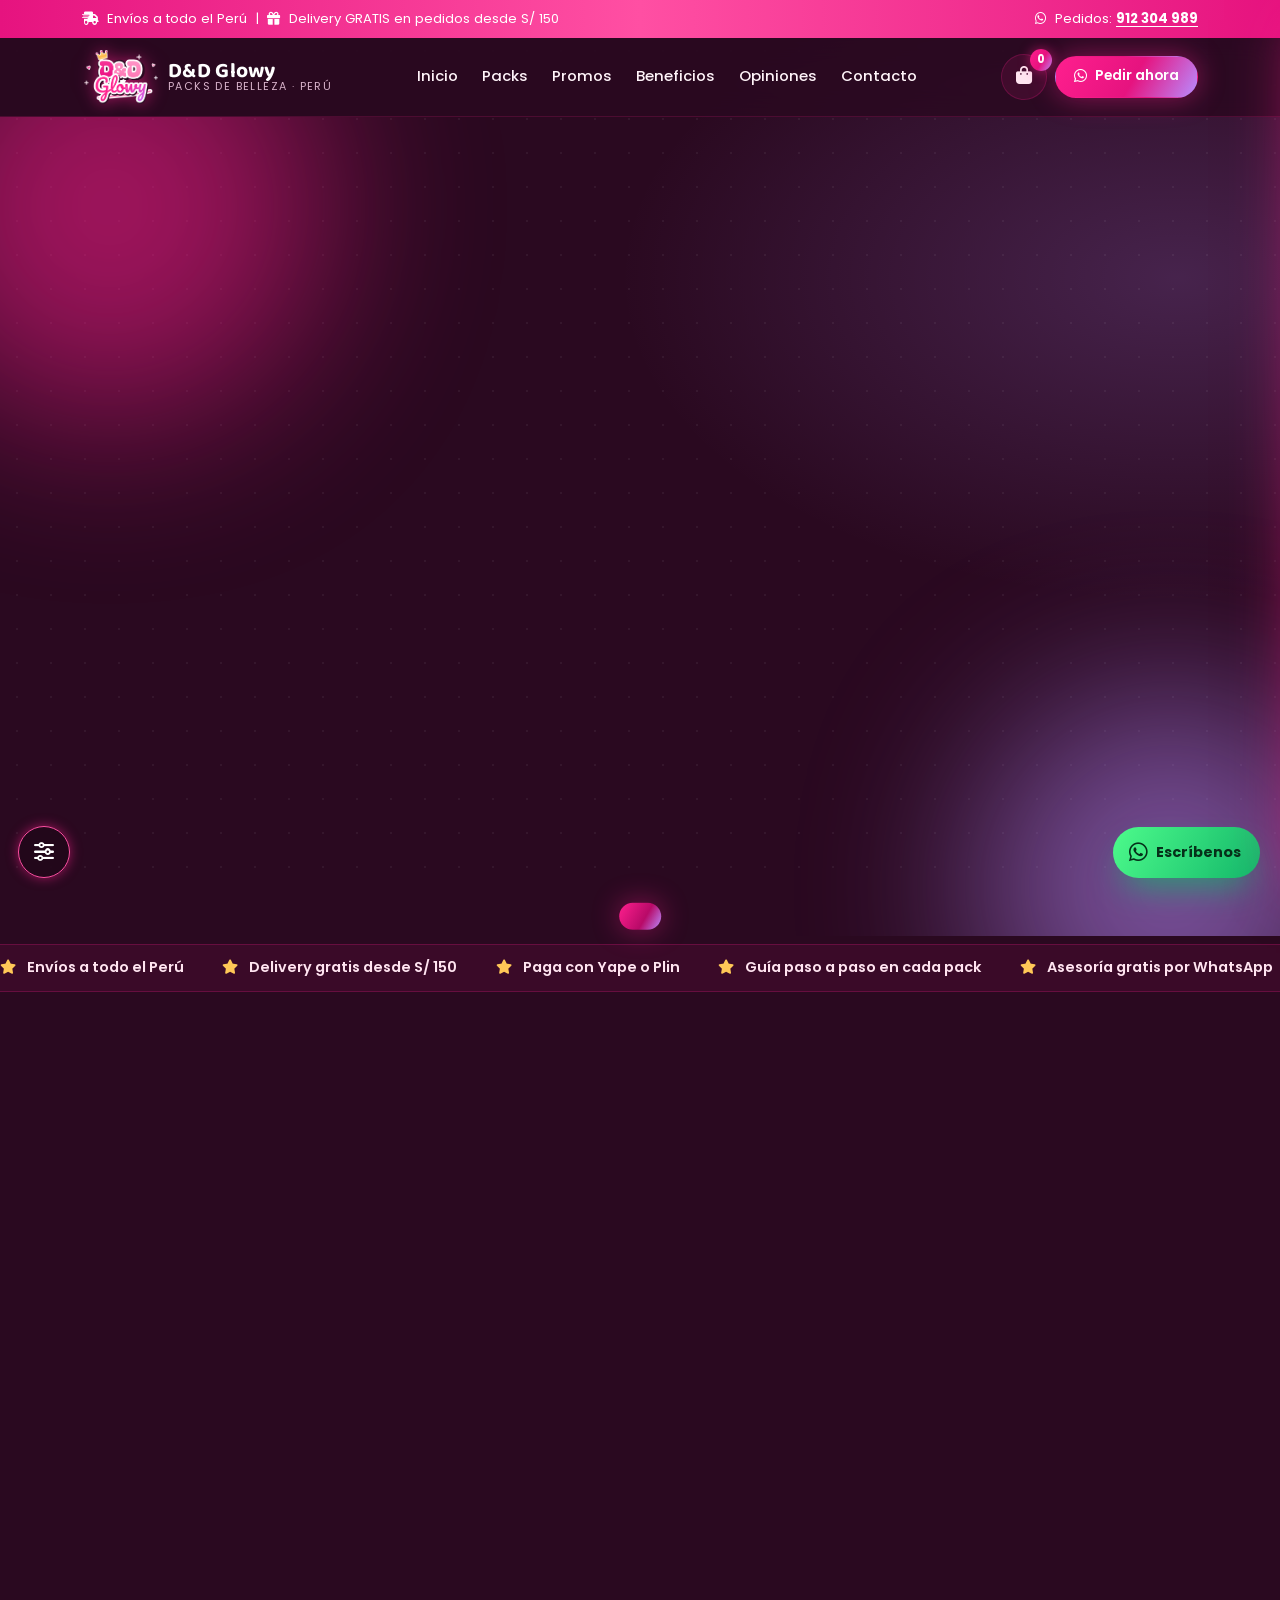
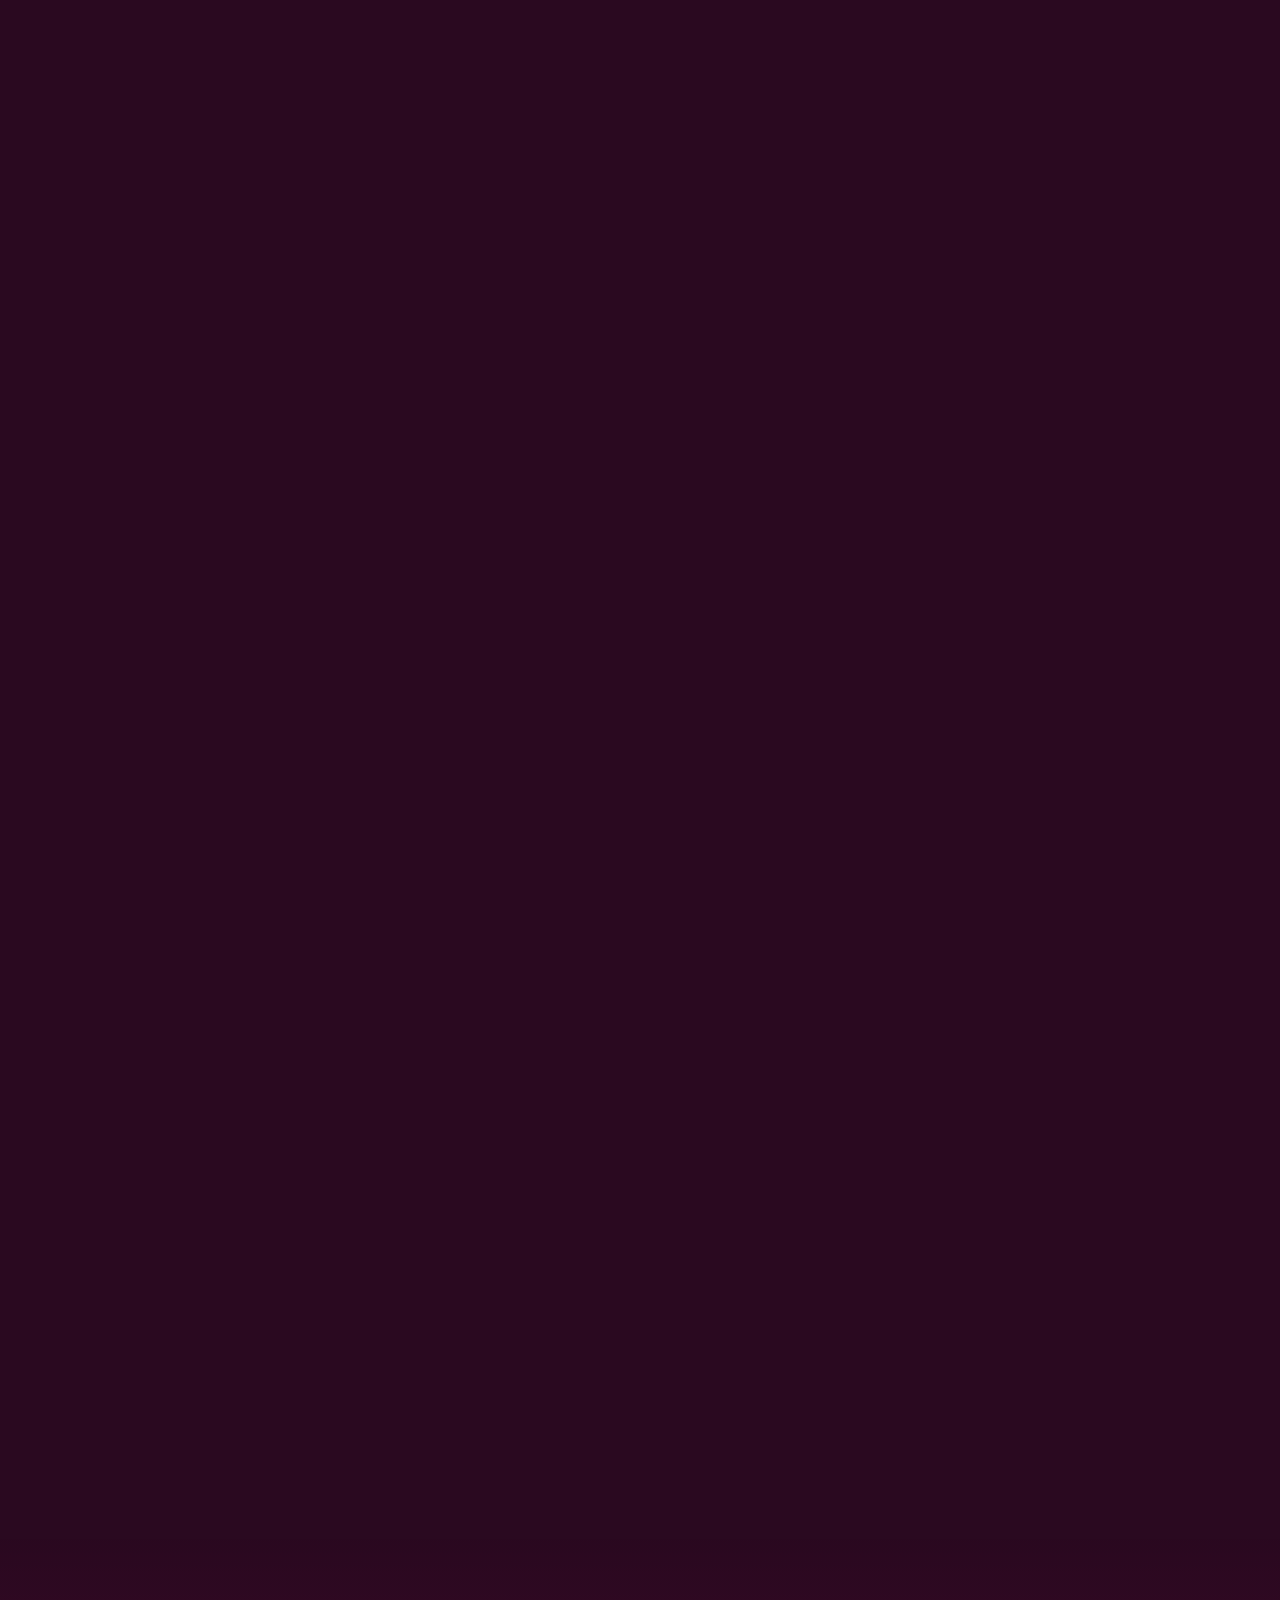
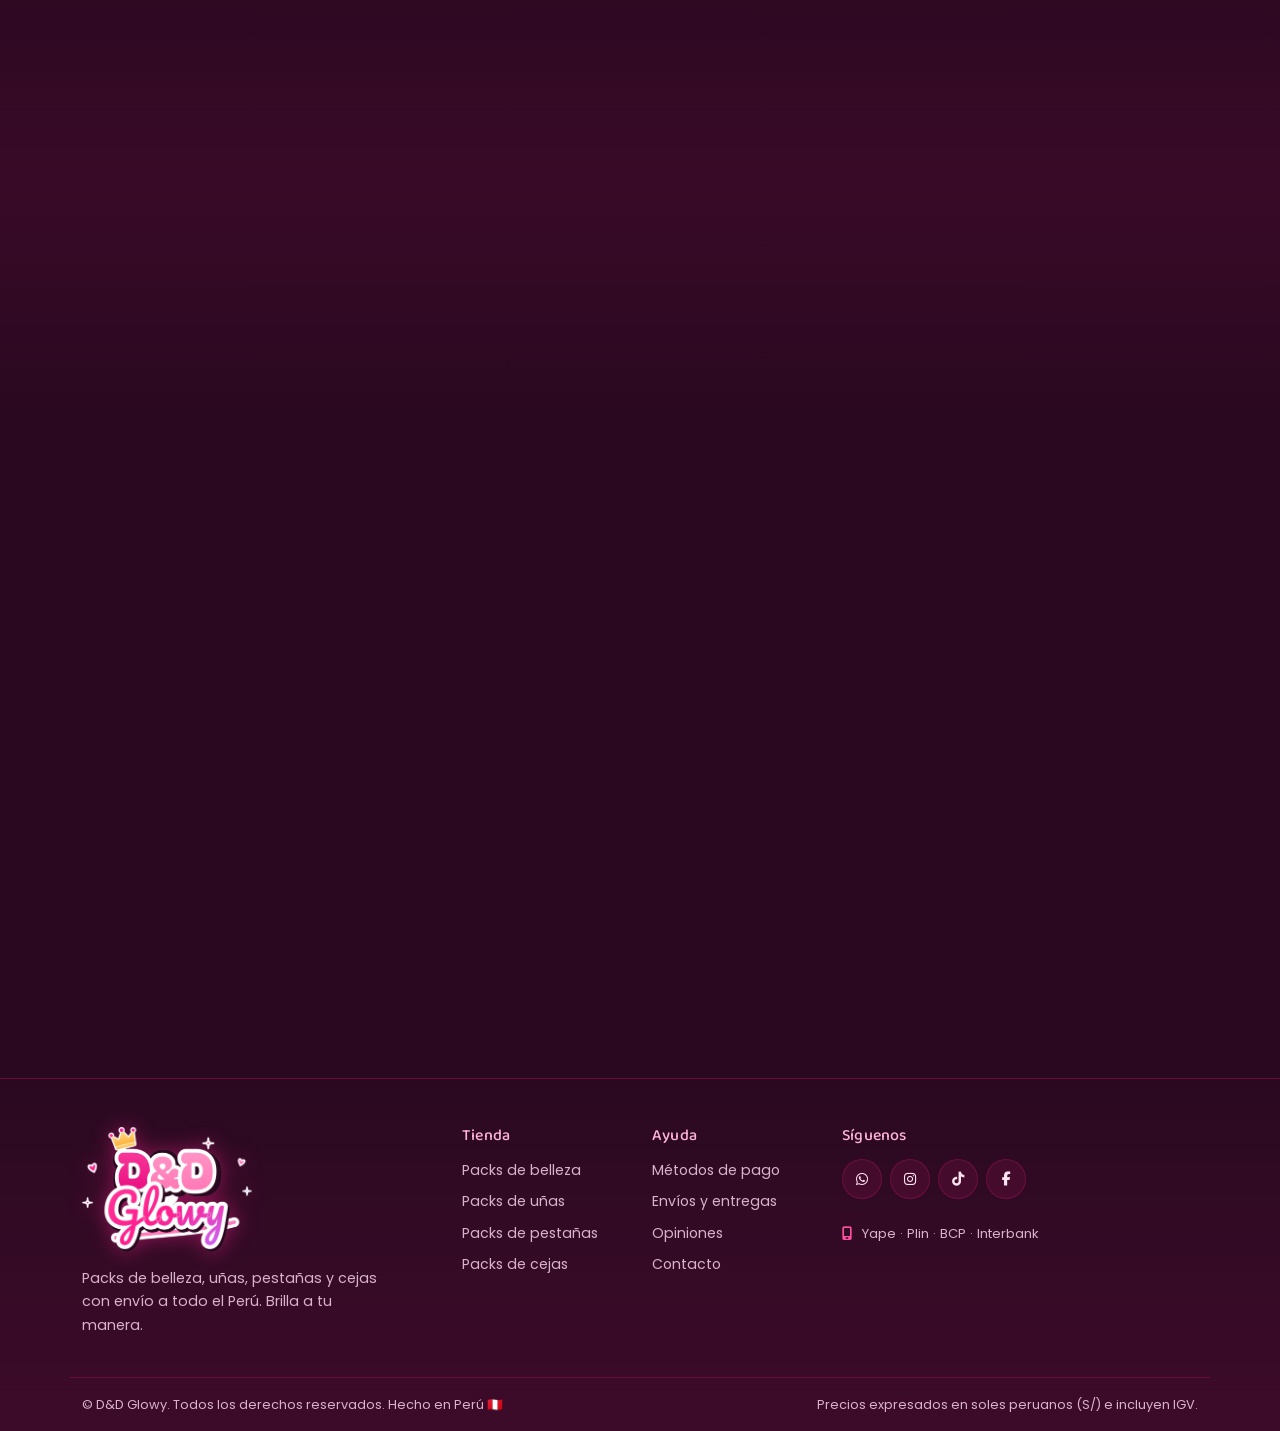
==== index.html @ a05d1617 "final final bootstrap" ====
<!DOCTYPE html>
<html lang="es">
<head>
  <meta charset="UTF-8" />
  <meta name="viewport" content="width=device-width, initial-scale=1.0" />
  <title>D&D Glowy | Packs de Belleza, Uñas, Pestañas y Cejas en Perú</title>
  <meta name="description" content="D&D Glowy - Tienda de packs de belleza en Perú. Packs para uñas, pestañas y cejas con envío a todo el país. Precios en soles. Pide por WhatsApp 912304989." />
  <meta name="theme-color" content="#2A0920" />
  <script>
  /* Aplica las preferencias guardadas ANTES de pintar la página (evita parpadeos) */
  try{
    var __p=JSON.parse(localStorage.getItem("ddglowy_prefs_v1")||"{}"),__r=document.documentElement;
    __r.dataset.theme=__p.theme||"dark";
    __r.dataset.text=__p.text||"md";
    __r.dataset.font=__p.font||"glowy";
    __r.dataset.motion=__p.motion||((window.matchMedia&&matchMedia("(prefers-reduced-motion: reduce)").matches)?"reduce":"full");
  }catch(e){}
  </script>
  <link rel="icon" href="images/logo-dd-glowy.png" />

  <!-- Bootstrap 5 -->
  <link href="https://cdn.jsdelivr.net/npm/bootstrap@5.3.3/dist/css/bootstrap.min.css" rel="stylesheet" />

  <!-- Tipografías -->
  <link rel="preconnect" href="https://fonts.googleapis.com" />
  <link rel="preconnect" href="https://fonts.gstatic.com" crossorigin />
  <link href="https://fonts.googleapis.com/css2?family=Baloo+2:wght@500;600;700;800&family=Poppins:wght@300;400;500;600;700&family=Lexend:wght@400;500;600&family=Dancing+Script:wght@600;700&display=swap" rel="stylesheet" />

  <!-- Iconos -->
  <link rel="stylesheet" href="https://cdn.jsdelivr.net/npm/@fortawesome/fontawesome-free@6.4.0/css/all.min.css" />

  <!-- Animaciones al hacer scroll -->
  <link rel="stylesheet" href="https://cdn.jsdelivr.net/npm/aos@2.3.4/dist/aos.css" />

  <!-- Estilos propios -->
  <link rel="stylesheet" href="CSS/style.css" />
</head>
<body>

  <a href="#main" class="skip-link">Saltar al contenido principal</a>
  <div class="scroll-progress" id="scroll-progress" aria-hidden="true"></div>

  <!-- ================= BARRA SUPERIOR ================= -->
  <div class="topbar position-relative text-white" id="topbar">
    <div class="container d-flex flex-column flex-lg-row align-items-center justify-content-between gap-2 py-2 text-center text-lg-start">
      <p class="mb-0"><i class="fa-solid fa-truck-fast"></i> Envíos a todo el Perú &nbsp;|&nbsp; <i class="fa-solid fa-gift"></i> Delivery GRATIS en pedidos desde S/ 150</p>
      <p class="mb-0 text-nowrap"><i class="fa-brands fa-whatsapp"></i> Pedidos: <a href="https://wa.me/51912304989" target="_blank" rel="noopener">912 304 989</a></p>
    </div>
  </div>

  <!-- ================= ENCABEZADO ================= -->
  <header class="header" id="header">
    <div class="container header__inner d-flex align-items-center justify-content-between gap-3">
      <a href="#inicio" class="d-flex align-items-center gap-2 text-decoration-none" aria-label="D&D Glowy - Inicio">
        <img src="images/logo-dd-glowy.png" alt="Logotipo de D&D Glowy" class="brand__logo" />
        <span class="brand__text d-flex flex-column lh-1">
          <strong>D&amp;D Glowy</strong>
          <small>Packs de belleza · Perú</small>
        </span>
      </a>

      <nav class="nav flex-column flex-lg-row align-items-lg-center gap-lg-4" id="nav" aria-label="Navegación principal">
        <a href="#inicio" class="nav__link nav-link px-0 py-3 py-lg-1 fw-medium">Inicio</a>
        <a href="#packs" class="nav__link nav-link px-0 py-3 py-lg-1 fw-medium">Packs</a>
        <a href="#promos" class="nav__link nav-link px-0 py-3 py-lg-1 fw-medium">Promos</a>
        <a href="#beneficios" class="nav__link nav-link px-0 py-3 py-lg-1 fw-medium">Beneficios</a>
        <a href="#opiniones" class="nav__link nav-link px-0 py-3 py-lg-1 fw-medium">Opiniones</a>
        <a href="#contacto" class="nav__link nav-link px-0 py-3 py-lg-1 fw-medium">Contacto</a>
      </nav>

      <div class="d-flex align-items-center gap-2">
        <button class="cart-btn position-relative rounded-circle" id="cart-open" aria-label="Abrir carrito de compras">
          <i class="fa-solid fa-bag-shopping"></i>
          <span class="cart-btn__count position-absolute rounded-pill" id="cart-count">0</span>
        </button>
        <a href="https://wa.me/51912304989?text=Hola%20D%26D%20Glowy%2C%20quiero%20informaci%C3%B3n%20de%20sus%20packs%20de%20belleza%20%E2%9C%A8" target="_blank" rel="noopener" class="btn btn--primary btn--sm d-none d-lg-inline-flex">
          <i class="fa-brands fa-whatsapp"></i> Pedir ahora
        </a>
        <button class="burger d-flex flex-column d-lg-none" id="burger" aria-label="Abrir menú" aria-expanded="false">
          <span></span><span></span><span></span>
        </button>
      </div>
    </div>
  </header>

  <main id="main" tabindex="-1">
    <!-- ================= HERO ================= -->
    <section class="hero position-relative overflow-hidden" id="inicio">
      <div class="hero__glow hero__glow--one" aria-hidden="true"></div>
      <div class="hero__glow hero__glow--two" aria-hidden="true"></div>
      <div class="container position-relative">
        <div class="row align-items-center g-4">
          <div class="col-12 col-lg-6 order-2 order-lg-1 text-center text-lg-start" data-aos="fade-right">
            <span class="chip d-inline-flex align-items-center gap-2 rounded-pill"><i class="fa-solid fa-crown"></i> Belleza con brillo propio</span>
            <p class="script-tag" aria-hidden="true">Brilla a tu manera ✨</p>
            <h1 class="hero__title">Packs de belleza <span class="text-glow">D&amp;D Glowy</span></h1>
            <p class="hero__lead mb-4 mx-auto mx-lg-0">
              Todo lo que necesitas para <strong>uñas, pestañas y cejas</strong> en un solo pack.
              Productos originales, listos para usar y con precios en soles.
            </p>
            <ul class="hero__list list-unstyled d-grid gap-2 mb-4">
              <li class="d-flex align-items-center justify-content-center justify-content-lg-start gap-2"><i class="fa-solid fa-circle-check"></i> Kits completos y prácticos</li>
              <li class="d-flex align-items-center justify-content-center justify-content-lg-start gap-2"><i class="fa-solid fa-circle-check"></i> Ideal para uso personal o emprendedoras</li>
              <li class="d-flex align-items-center justify-content-center justify-content-lg-start gap-2"><i class="fa-solid fa-circle-check"></i> Pide fácil por WhatsApp</li>
            </ul>
            <div class="d-flex flex-wrap justify-content-center justify-content-lg-start gap-2 mb-4">
              <a href="#packs" class="btn btn--primary"><i class="fa-solid fa-sparkles"></i> Ver los packs</a>
              <a href="https://wa.me/51912304989?text=Hola%20D%26D%20Glowy%2C%20quiero%20asesor%C3%ADa%20para%20elegir%20mi%20pack%20%E2%9C%A8" target="_blank" rel="noopener" class="btn btn--ghost">
                <i class="fa-brands fa-whatsapp"></i> Asesoría gratis
              </a>
            </div>
            <div class="hero__stats d-flex flex-wrap justify-content-center justify-content-lg-start gap-4 pt-3">
              <div class="d-flex flex-column"><strong>+1.200</strong><span>Clientas felices</span></div>
              <div class="d-flex flex-column"><strong>4.9<span class="star">★</span></strong><span>Valoración promedio</span></div>
              <div class="d-flex flex-column"><strong>24h</strong><span>Envíos en Lima</span></div>
            </div>
          </div>

          <div class="hero__art col-12 col-lg-6 order-1 order-lg-2 position-relative d-flex align-items-center justify-content-center" data-aos="zoom-in">
            <div class="hero__logo-wrap position-relative d-flex align-items-center justify-content-center rounded-circle">
              <img src="images/logo-dd-glowy.png" alt="Logo D&D Glowy con corona rosa" class="hero__logo" />
            </div>
            <span class="float-tag float-tag--1 position-absolute rounded-pill"><i class="fa-solid fa-star"></i> 4.9/5</span>
            <span class="float-tag float-tag--2 position-absolute rounded-pill"><i class="fa-solid fa-heart"></i> Hecho con amor</span>
            <span class="float-tag float-tag--3 position-absolute rounded-pill"><i class="fa-solid fa-tags"></i> Desde S/ 49</span>
            <span class="sparkle sparkle--1 position-absolute" aria-hidden="true">✦</span>
            <span class="sparkle sparkle--2 position-absolute" aria-hidden="true">✦</span>
            <span class="sparkle sparkle--3 position-absolute" aria-hidden="true">✦</span>
            <span class="sparkle sparkle--4 position-absolute" aria-hidden="true">✦</span>
            <span class="sparkle sparkle--5 position-absolute" aria-hidden="true">✦</span>
          </div>
        </div>
      </div>
    </section>

    <!-- ================= CINTA DE VENTAJAS (animación 5) ================= -->
    <div class="ticker" role="region" aria-label="Ventajas de comprar en D&D Glowy">
      <div class="ticker__track">
        <div class="ticker__group">
          <span><i class="fa-solid fa-star"></i> Envíos a todo el Perú</span>
          <span><i class="fa-solid fa-star"></i> Delivery gratis desde S/ 150</span>
          <span><i class="fa-solid fa-star"></i> Paga con Yape o Plin</span>
          <span><i class="fa-solid fa-star"></i> Guía paso a paso en cada pack</span>
          <span><i class="fa-solid fa-star"></i> Asesoría gratis por WhatsApp</span>
        </div>
        <div class="ticker__group" aria-hidden="true">
          <span><i class="fa-solid fa-star"></i> Envíos a todo el Perú</span>
          <span><i class="fa-solid fa-star"></i> Delivery gratis desde S/ 150</span>
          <span><i class="fa-solid fa-star"></i> Paga con Yape o Plin</span>
          <span><i class="fa-solid fa-star"></i> Guía paso a paso en cada pack</span>
          <span><i class="fa-solid fa-star"></i> Asesoría gratis por WhatsApp</span>
        </div>
      </div>
    </div>

    <!-- ================= FRANJA DE CATEGORÍAS ================= -->
    <section class="pt-3 pb-2">
      <div class="container">
        <div class="row g-3">
        <div class="col-12 col-sm-6 col-lg-3"><article class="cat-card card h-100 p-4 rounded-4 text-start" data-filter="belleza" data-aos="fade-up">
          <i class="fa-solid fa-wand-magic-sparkles fs-3 mb-2"></i>
          <h3 class="mb-1">Packs de Belleza</h3>
          <p class="mb-0 small">Rutina completa de cuidado y maquillaje</p>
        </article></div>
        <div class="col-12 col-sm-6 col-lg-3"><article class="cat-card card h-100 p-4 rounded-4 text-start" data-filter="unas" data-aos="fade-up" data-aos-delay="80">
          <i class="fa-solid fa-hand-sparkles fs-3 mb-2"></i>
          <h3 class="mb-1">Packs de Uñas</h3>
          <p class="mb-0 small">Manicure y nail art profesional</p>
        </article></div>
        <div class="col-12 col-sm-6 col-lg-3"><article class="cat-card card h-100 p-4 rounded-4 text-start" data-filter="pestanas" data-aos="fade-up" data-aos-delay="160">
          <i class="fa-solid fa-eye fs-3 mb-2"></i>
          <h3 class="mb-1">Packs de Pestañas</h3>
          <p class="mb-0 small">Extensiones y clusters de volumen</p>
        </article></div>
        <div class="col-12 col-sm-6 col-lg-3"><article class="cat-card card h-100 p-4 rounded-4 text-start" data-filter="cejas" data-aos="fade-up" data-aos-delay="240">
          <i class="fa-solid fa-pen-nib fs-3 mb-2"></i>
          <h3 class="mb-1">Packs de Cejas</h3>
          <p class="mb-0 small">Diseño, definición y fijación</p>
        </article></div>
        </div>
      </div>
    </section>

    <!-- ================= ASISTENTE "ENCUENTRA TU PACK IDEAL" ================= -->
    <section class="pt-5 pb-0 position-relative" aria-labelledby="quiz-title">
      <div class="container">
        <div class="quiz mx-auto p-4 p-md-5 rounded-5" data-aos="fade-up">
          <header class="text-center mb-4">
            <span class="chip d-inline-flex align-items-center gap-2 rounded-pill"><i class="fa-solid fa-wand-magic-sparkles"></i> Asistente Glow</span>
            <h2 class="section__title mt-3 mb-2" id="quiz-title">Encuentra tu <span class="text-glow">pack ideal</span></h2>
            <p class="section__sub mt-2 mb-0">Responde 2 preguntas y te recomendamos el pack perfecto para ti.</p>
          </header>
          <div class="row g-4 mb-4">
            <div class="col-12 col-md-6" role="group" aria-labelledby="quiz-q1">
              <p class="quiz__q mb-2" id="quiz-q1">1. ¿Para qué lo quieres?</p>
              <div class="d-flex flex-wrap gap-2">
                <button type="button" class="quiz__opt" data-goal="personal" aria-pressed="false">Uso personal</button>
                <button type="button" class="quiz__opt" data-goal="emprender" aria-pressed="false">Mi emprendimiento</button>
              </div>
            </div>
            <div class="col-12 col-md-6" role="group" aria-labelledby="quiz-q2">
              <p class="quiz__q mb-2" id="quiz-q2">2. ¿Qué te interesa?</p>
              <div class="d-flex flex-wrap gap-2">
                <button type="button" class="quiz__opt" data-topic="belleza" aria-pressed="false">Belleza</button>
                <button type="button" class="quiz__opt" data-topic="unas" aria-pressed="false">Uñas</button>
                <button type="button" class="quiz__opt" data-topic="pestanas" aria-pressed="false">Pestañas</button>
                <button type="button" class="quiz__opt" data-topic="cejas" aria-pressed="false">Cejas</button>
              </div>
            </div>
          </div>
          <div class="quiz__result" id="quiz-result" aria-live="polite">
            <p class="quiz__hint">Elige una opción en cada pregunta para ver tu recomendación.</p>
          </div>
        </div>
      </div>
    </section>

    <!-- ================= CATÁLOGO DE PACKS ================= -->
    <section class="py-5 position-relative" id="packs">
      <div class="container">
        <header class="row justify-content-center text-center mb-5" data-aos="fade-up"><div class="col-12 col-lg-9">
          <span class="chip d-inline-flex align-items-center gap-2 rounded-pill"><i class="fa-solid fa-bag-shopping"></i> Catálogo</span>
          <h2 class="section__title mt-3 mb-2">Nuestros <span class="text-glow">packs estrella</span></h2>
          <p class="section__sub mt-2 mb-0">Precios en soles peruanos (S/). Agrega tus favoritos al carrito y envía tu pedido por WhatsApp en segundos.</p>
        </div></header>

        <!-- Filtros -->
        <div class="d-flex flex-wrap align-items-center justify-content-center gap-2 mb-5" id="filters" role="group" aria-label="Filtrar y ordenar packs" data-aos="fade-up">
          <button class="filter btn btn-sm is-active" data-filter="todos">Todos</button>
          <button class="filter btn btn-sm" data-filter="belleza">Belleza</button>
          <button class="filter btn btn-sm" data-filter="unas">Uñas</button>
          <button class="filter btn btn-sm" data-filter="pestanas">Pestañas</button>
          <button class="filter btn btn-sm" data-filter="cejas">Cejas</button>
          <label class="filters__sort d-flex align-items-center gap-2 rounded-pill"><span>Ordenar:</span>
            <select class="form-select form-select-sm" id="sort-select" aria-label="Ordenar packs">
              <option value="default">Recomendados</option>
              <option value="asc">Precio: menor a mayor</option>
              <option value="desc">Precio: mayor a menor</option>
              <option value="rating">Mejor valorados</option>
            </select>
          </label>
          <div class="filters__search input-group">
            <span class="input-group-text"><i class="fa-solid fa-magnifying-glass" aria-hidden="true"></i></span>
            <input class="form-control" type="search" id="search-input" placeholder="Buscar pack..." aria-label="Buscar pack" />
          </div>
        </div>

        <!-- Grilla de productos -->
        <div class="row g-4" id="products-grid" aria-live="polite"></div>
        <p class="empty-state alert alert-secondary text-center" id="empty-state" hidden>
          <i class="fa-solid fa-face-sad-tear"></i> No encontramos packs con ese nombre. Escríbenos y lo conseguimos para ti.
        </p>
      </div>
    </section>

    <!-- ================= PROMO + CUENTA REGRESIVA ================= -->
    <section class="py-5" id="promos">
      <div class="container">
        <div class="promo__inner position-relative overflow-hidden rounded-5 p-4 p-md-5" data-aos="zoom-in">
          <div class="row align-items-center g-4">
            <div class="promo__text col-12 col-lg-8">
              <span class="chip chip--light d-inline-flex align-items-center gap-2 rounded-pill"><i class="fa-solid fa-bolt"></i> Oferta por tiempo limitado</span>
              <h2 class="d-flex align-items-center flex-wrap gap-2 mt-3">Combo Glowy Total <span class="promo__off">-25%</span></h2>
              <p>Lleva <strong>Pack Uñas Pro + Pack Pestañas Pro + Pack Cejas Pro</strong> por un solo precio. Ideal para emprendedoras que quieren iniciar su propio estudio de belleza.</p>
              <p class="promo__price d-flex align-items-baseline flex-wrap gap-3 mt-3 mb-4">
                <span class="price-old">S/ 372</span>
                <span class="price-new">S/ 279</span>
                <small>Precio en soles</small>
              </p>
              <div class="d-flex flex-wrap gap-2">
                <button class="btn btn--dark" id="add-combo"><i class="fa-solid fa-cart-plus"></i> Agregar combo al carrito</button>
                <a href="https://wa.me/51912304989?text=Hola%20D%26D%20Glowy%2C%20quiero%20el%20Combo%20Glowy%20Total%20(S%2F%20279)%20%E2%9C%A8" target="_blank" rel="noopener" class="btn btn--light">
                  <i class="fa-brands fa-whatsapp"></i> Pedir por WhatsApp
                </a>
              </div>
            </div>
            <div class="promo__timer col-12 col-lg-4 text-center">
              <p>La oferta termina en:</p>
              <div class="timer d-grid gap-2" id="timer">
                <div><strong id="t-days">00</strong><span>Días</span></div>
                <div><strong id="t-hours">00</strong><span>Horas</span></div>
                <div><strong id="t-mins">00</strong><span>Min</span></div>
                <div><strong id="t-secs">00</strong><span>Seg</span></div>
              </div>
            </div>
          </div>
        </div>
      </div>
    </section>

    <!-- ================= BENEFICIOS ================= -->
    <section class="py-5 position-relative" id="beneficios">
      <div class="container">
        <header class="row justify-content-center text-center mb-5" data-aos="fade-up"><div class="col-12 col-lg-9">
          <span class="chip d-inline-flex align-items-center gap-2 rounded-pill"><i class="fa-solid fa-heart"></i> ¿Por qué D&amp;D Glowy?</span>
          <h2 class="section__title mt-3 mb-2">Beneficios de <span class="text-glow">comprar con nosotras</span></h2>
        </div></header>
        <div class="row g-4">
          <div class="col-12 col-sm-6 col-xl-3"><article class="benefit card h-100 p-4 rounded-4 text-center" data-aos="fade-up">
            <i class="fa-solid fa-shield-heart fs-2 mb-3"></i>
            <h3 class="mb-2">Productos verificados</h3>
            <p class="mb-0 small">Seleccionamos marcas confiables, libres de crueldad animal y seguras para tu piel.</p>
          </article></div>
          <div class="col-12 col-sm-6 col-xl-3"><article class="benefit card h-100 p-4 rounded-4 text-center" data-aos="fade-up" data-aos-delay="80">
            <i class="fa-solid fa-truck-fast fs-2 mb-3"></i>
            <h3 class="mb-2">Envío rápido</h3>
            <p class="mb-0 small">Delivery el mismo día en Lima y envíos a provincias por Olva Courier y Shalom.</p>
          </article></div>
          <div class="col-12 col-sm-6 col-xl-3"><article class="benefit card h-100 p-4 rounded-4 text-center" data-aos="fade-up" data-aos-delay="160">
            <i class="fa-solid fa-hand-holding-dollar fs-2 mb-3"></i>
            <h3 class="mb-2">Pago fácil</h3>
            <p class="mb-0 small">Yape, Plin, transferencia BCP o Interbank y pago contra entrega en Lima Metropolitana.</p>
          </article></div>
          <div class="col-12 col-sm-6 col-xl-3"><article class="benefit card h-100 p-4 rounded-4 text-center" data-aos="fade-up" data-aos-delay="240">
            <i class="fa-solid fa-graduation-cap fs-2 mb-3"></i>
            <h3 class="mb-2">Mini tutoriales</h3>
            <p class="mb-0 small">Cada pack incluye guía paso a paso y asesoría por WhatsApp para que te quede perfecto.</p>
          </article></div>
        </div>
      </div>
    </section>

    <!-- ================= OPINIONES ================= -->
    <section class="py-5 position-relative section--alt" id="opiniones">
      <div class="container">
        <header class="row justify-content-center text-center mb-5" data-aos="fade-up"><div class="col-12 col-lg-9">
          <span class="chip d-inline-flex align-items-center gap-2 rounded-pill"><i class="fa-solid fa-comment-dots"></i> Opiniones reales</span>
          <h2 class="section__title mt-3 mb-2">Nuestras clientas <span class="text-glow">brillan</span></h2>
        </div></header>
        <div class="row g-4">
          <div class="col-12 col-lg-4"><article class="testimonial card h-100 p-4 rounded-4 position-relative" data-aos="fade-up">
            <div class="testimonial__stars mb-2">★★★★★</div>
            <p class="mb-3">“Compré el Pack Uñas Pro y quedé enamorada. Llegó al día siguiente en Lima y los materiales son de buena calidad.”</p>
            <footer class="d-flex align-items-center gap-2"><span class="avatar rounded-circle d-grid flex-shrink-0 fw-bold">MR</span><span class="d-flex flex-column lh-sm"><strong>Melissa R.</strong><small>San Juan de Lurigancho</small></span></footer>
          </article></div>
          <div class="col-12 col-lg-4"><article class="testimonial card h-100 p-4 rounded-4 position-relative" data-aos="fade-up" data-aos-delay="80">
            <div class="testimonial__stars mb-2">★★★★★</div>
            <p class="mb-3">“El pack de pestañas es súper completo, pude empezar a atender a mis primeras clientas. ¡Gracias D&amp;D Glowy!”</p>
            <footer class="d-flex align-items-center gap-2"><span class="avatar rounded-circle d-grid flex-shrink-0 fw-bold">KC</span><span class="d-flex flex-column lh-sm"><strong>Karla C.</strong><small>Trujillo</small></span></footer>
          </article></div>
          <div class="col-12 col-lg-4"><article class="testimonial card h-100 p-4 rounded-4 position-relative" data-aos="fade-up" data-aos-delay="160">
            <div class="testimonial__stars mb-2">★★★★☆</div>
            <p class="mb-3">“Me encantó el pack de cejas, muy fácil de usar y el tono es natural. La atención por WhatsApp fue rapidísima.”</p>
            <footer class="d-flex align-items-center gap-2"><span class="avatar rounded-circle d-grid flex-shrink-0 fw-bold">AP</span><span class="d-flex flex-column lh-sm"><strong>Andrea P.</strong><small>Arequipa</small></span></footer>
          </article></div>
        </div>
      </div>
    </section>

    <!-- ================= CONTACTO ================= -->
    <section class="py-5 position-relative" id="contacto">
      <div class="container">
        <header class="row justify-content-center text-center mb-5" data-aos="fade-up"><div class="col-12 col-lg-9">
          <span class="chip d-inline-flex align-items-center gap-2 rounded-pill"><i class="fa-solid fa-address-book"></i> Contacto</span>
          <h2 class="section__title mt-3 mb-2">Hablemos por <span class="text-glow">WhatsApp</span></h2>
          <p class="section__sub mt-2 mb-0">Atendemos de lunes a sábado de 9:00 a.m. a 8:00 p.m. Resolvemos tus dudas y tomamos tu pedido al instante.</p>
        </div></header>

        <div class="row g-4 mb-5">
          <div class="col-12 col-md-4"><article class="contact__card card h-100 p-4 rounded-4 text-center" data-aos="fade-up">
            <i class="fa-brands fa-whatsapp fs-3 mb-2"></i>
            <h3 class="mb-1">WhatsApp / Pedidos</h3>
            <p class="mb-1 fw-semibold"><a href="https://wa.me/51912304989" target="_blank" rel="noopener">+51 912 304 989</a></p>
            <small>Respuesta en menos de 10 minutos</small>
          </article></div>
          <div class="col-12 col-md-4"><article class="contact__card card h-100 p-4 rounded-4 text-center" data-aos="fade-up" data-aos-delay="80">
            <i class="fa-solid fa-envelope fs-3 mb-2"></i>
            <h3 class="mb-1">Correo</h3>
            <p class="mb-1 fw-semibold"><a href="mailto:ventas@ddglowy.pe">ventas@ddglowy.pe</a></p>
            <small>Cotizaciones y ventas al por mayor</small>
          </article></div>
          <div class="col-12 col-md-4"><article class="contact__card card h-100 p-4 rounded-4 text-center" data-aos="fade-up" data-aos-delay="160">
            <i class="fa-solid fa-location-dot fs-3 mb-2"></i>
            <h3 class="mb-1">Ubicación</h3>
            <p class="mb-1 fw-semibold">Av. Los Glow 123, Lima – Perú</p>
            <small>Atención con cita previa</small>
          </article></div>
        </div>

        <div class="contact__banner d-flex flex-column flex-md-row align-items-md-center justify-content-between gap-3 p-4 rounded-5" id="como-comprar" data-aos="zoom-in">
          <div>
            <h3 class="mb-1">¿Lista para brillar? ✨</h3>
            <p class="mb-0">Escríbenos y te armamos un pack a tu medida con precio especial.</p>
          </div>
          <a href="https://wa.me/51912304989?text=Hola%20D%26D%20Glowy%2C%20quiero%20armar%20mi%20pack%20personalizado%20%E2%9C%A8" target="_blank" rel="noopener" class="btn btn--dark">
            <i class="fa-brands fa-whatsapp"></i> Escribir al 912 304 989
          </a>
        </div>
      </div>
    </section>
  </main>

  <!-- ================= PIE DE PÁGINA ================= -->
  <footer class="footer mt-4 pt-5">
    <div class="container">
    <div class="row g-4 pb-4">
      <div class="footer__brand col-12 col-md-6 col-lg-4">
        <img src="images/logo-dd-glowy.png" alt="D&D Glowy" />
        <p>Packs de belleza, uñas, pestañas y cejas con envío a todo el Perú. Brilla a tu manera.</p>
      </div>
      <nav class="footer__col d-flex flex-column gap-2 col-12 col-md-6 col-lg-2" aria-label="Enlaces de la tienda">
        <h4>Tienda</h4>
        <a href="#packs">Packs de belleza</a>
        <a href="#packs">Packs de uñas</a>
        <a href="#packs">Packs de pestañas</a>
        <a href="#packs">Packs de cejas</a>
      </nav>
      <nav class="footer__col d-flex flex-column gap-2 col-12 col-md-6 col-lg-2" aria-label="Enlaces de ayuda">
        <h4>Ayuda</h4>
        <a href="#beneficios">Métodos de pago</a>
        <a href="#beneficios">Envíos y entregas</a>
        <a href="#opiniones">Opiniones</a>
        <a href="#contacto">Contacto</a>
      </nav>
      <div class="footer__col d-flex flex-column gap-2 col-12 col-md-6 col-lg-4">
        <h4>Síguenos</h4>
        <div class="socials d-flex gap-2 mb-3">
          <a href="https://wa.me/51912304989" target="_blank" rel="noopener" aria-label="WhatsApp"><i class="fa-brands fa-whatsapp"></i></a>
          <a href="#contacto" aria-label="Instagram"><i class="fa-brands fa-instagram"></i></a>
          <a href="#contacto" aria-label="TikTok"><i class="fa-brands fa-tiktok"></i></a>
          <a href="#contacto" aria-label="Facebook"><i class="fa-brands fa-facebook-f"></i></a>
        </div>
        <p class="footer__pay mb-0"><i class="fa-solid fa-mobile-screen"></i> Yape · Plin · BCP · Interbank</p>
      </div>
    </div>
    </div>
    <div class="container footer__bottom d-flex flex-column flex-md-row justify-content-between gap-2 py-3 border-top">
      <p class="mb-0">© <span id="year"></span> D&amp;D Glowy. Todos los derechos reservados. Hecho en Perú 🇵🇪</p>
      <p class="mb-0">Precios expresados en soles peruanos (S/) e incluyen IGV.</p>
    </div>
  </footer>

  <!-- ================= BOTÓN FLOTANTE WHATSAPP ================= -->
  <a href="https://wa.me/51912304989?text=Hola%20D%26D%20Glowy%2C%20quiero%20hacer%20un%20pedido%20%E2%9C%A8" target="_blank" rel="noopener" class="whatsapp-float position-fixed d-inline-flex align-items-center gap-2 rounded-pill fw-bold" aria-label="Escribir por WhatsApp">
    <i class="fa-brands fa-whatsapp"></i>
    <span>Escríbenos</span>
  </a>

  <!-- ================= CARRITO LATERAL ================= -->
  <div class="cart-overlay position-fixed" id="cart-overlay" hidden></div>
  <aside class="cart position-fixed top-0 end-0 h-100 d-flex flex-column" id="cart" aria-label="Carrito de compras" aria-hidden="true" inert>
    <header class="cart__head d-flex align-items-center justify-content-between px-4 py-3">
      <h2 class="d-flex align-items-center gap-2 mb-0"><i class="fa-solid fa-bag-shopping"></i> Tu carrito</h2>
      <button class="cart__close" id="cart-close" aria-label="Cerrar carrito"><i class="fa-solid fa-xmark"></i></button>
    </header>
    <div class="cart__body flex-grow-1 overflow-y-auto px-4 py-3 d-flex flex-column gap-3" id="cart-items"></div>
    <footer class="cart__foot px-4 pt-3 pb-4 border-top">
      <div class="cart__row d-flex align-items-center justify-content-between mb-1"><span>Subtotal</span><strong id="cart-subtotal">S/ 0.00</strong></div>
      <div class="cart__row d-flex align-items-center justify-content-between mb-1"><span>Envío</span><strong id="cart-shipping">Por calcular</strong></div>
      <div class="cart__row cart__row--total d-flex align-items-center justify-content-between"><span>Total</span><strong id="cart-total">S/ 0.00</strong></div>
      <label class="cart__field d-flex flex-column gap-1 mb-2">
        <span>Tu nombre <em class="req">*</em></span>
        <input class="form-control" type="text" id="customer-name" placeholder="Ej. Melissa Rojas" />
      </label>
      <label class="cart__field d-flex flex-column gap-1 mb-2">
        <span>Distrito / Ciudad de entrega <em class="req">*</em></span>
        <input class="form-control" type="text" id="customer-place" placeholder="Ej. San Juan de Lurigancho, Lima" />
      </label>
      <button class="btn btn--whatsapp btn--block" id="send-order">
        <i class="fa-brands fa-whatsapp"></i> Finalizar compra por WhatsApp
      </button>
      <button class="cart__clear d-block w-100 mt-2" id="clear-cart"><i class="fa-solid fa-trash-can"></i> Vaciar carrito</button>
      <p class="cart__note mt-2 mb-0 text-center">Al finalizar, se abrirá WhatsApp con el detalle de tu pedido listo para confirmar.</p>
    </footer>
  </aside>

  <!-- ================= VENTANA DE CONFIRMACIÓN ================= -->
  <div class="modal-overlay" id="modal-overlay" hidden>
    <div class="confirm-modal text-center rounded-5" role="dialog" aria-modal="true" aria-labelledby="modal-title">
      <span class="modal__icon d-grid rounded-circle mx-auto mb-3"><i class="fa-solid fa-circle-check"></i></span>
      <h2 id="modal-title">¡Pedido listo! ✨</h2>
      <p>Se abrió <strong>WhatsApp</strong> con el detalle de tu pedido. Envíanos el mensaje para <strong>finalizar la compra</strong> y coordinamos tu entrega.</p>
      <div class="d-flex flex-column gap-2">
        <a class="btn btn--whatsapp" id="modal-wa" href="https://wa.me/51912304989" target="_blank" rel="noopener">
          <i class="fa-brands fa-whatsapp"></i> Abrir WhatsApp de nuevo
        </a>
        <button class="btn btn--ghost" id="modal-close"><i class="fa-solid fa-check"></i> Entendido</button>
      </div>
    </div>
  </div>

  <!-- ================= PANEL DE CONFIGURACIÓN DEL USUARIO ================= -->
  <button class="settings-btn" id="settings-open" type="button" aria-label="Abrir configuración del sitio" aria-expanded="false" aria-controls="settings"><i class="fa-solid fa-sliders"></i></button>
  <section class="settings" id="settings" role="dialog" aria-labelledby="settings-title" inert>
    <div class="settings__head">
      <h2 id="settings-title"><i class="fa-solid fa-sliders"></i> Configuración</h2>
      <button class="settings__close" id="settings-close" type="button" aria-label="Cerrar configuración"><i class="fa-solid fa-xmark"></i></button>
    </div>
    <fieldset>
      <legend>Tema de color</legend>
      <div class="seg">
        <label><input type="radio" name="theme" value="dark" data-pref="theme" /><span><i class="fa-solid fa-moon"></i>Glow</span></label>
        <label><input type="radio" name="theme" value="light" data-pref="theme" /><span><i class="fa-solid fa-sun"></i>Claro</span></label>
        <label><input type="radio" name="theme" value="contrast" data-pref="theme" /><span><i class="fa-solid fa-circle-half-stroke"></i>Alto contraste</span></label>
      </div>
    </fieldset>
    <fieldset>
      <legend>Tamaño del texto</legend>
      <div class="seg">
        <label><input type="radio" name="text" value="sm" data-pref="text" /><span>A−</span></label>
        <label><input type="radio" name="text" value="md" data-pref="text" /><span>A</span></label>
        <label><input type="radio" name="text" value="lg" data-pref="text" /><span>A+</span></label>
        <label><input type="radio" name="text" value="xl" data-pref="text" /><span>A++</span></label>
      </div>
    </fieldset>
    <fieldset>
      <legend>Tipografía</legend>
      <div class="seg">
        <label><input type="radio" name="font" value="glowy" data-pref="font" /><span>D&amp;D Glowy</span></label>
        <label><input type="radio" name="font" value="legible" data-pref="font" /><span>Fácil de leer</span></label>
      </div>
    </fieldset>
    <label class="switch"><span>Reducir animaciones</span><input type="checkbox" role="switch" data-pref="motion" /><span class="switch__track" aria-hidden="true"></span></label>
    <button class="btn btn--ghost btn--sm btn--block" id="settings-reset" type="button"><i class="fa-solid fa-rotate-left"></i> Restablecer</button>
  </section>

  <!-- Aviso flotante -->
  <div class="glow-toast position-fixed rounded-pill text-center" id="toast" role="status" aria-live="polite"></div>

  <!-- Botón volver arriba -->
  <button class="to-top position-fixed rounded-circle d-grid" id="to-top" aria-label="Volver arriba"><i class="fa-solid fa-arrow-up"></i></button>

  <!-- ================= SCRIPTS ================= -->
  <script src="https://cdn.jsdelivr.net/npm/bootstrap@5.3.3/dist/js/bootstrap.bundle.min.js" defer></script>
  <script src="https://cdn.jsdelivr.net/npm/aos@2.3.4/dist/aos.js" defer></script>
  <script src="JS/products.js" defer></script>
  <script src="JS/main.js" defer></script>
</body>
</html>
---- CSS/style.css ----
/* ============================================================
   D&D GLOWY · Hoja de estilos principal
   Tema: "Glow Pink" — rosa, lila y dorado del logotipo + fondo ciruela
   Autor: Estudio D&D Glowy
   ============================================================ */

/* ---------- 1. VARIABLES DE MARCA ---------- */
:root {
  /* ---- Bootstrap 5 alineado con la marca (se usa .rounded-4, .rounded-5 y .border-*) ---- */
  --bs-border-color: rgba(255,31,142, 0.22);
  --bs-border-radius-xl: 20px;
  --bs-border-radius-xxl: 30px;
  --pink-50: #fff4f9;
  --pink-100: #FFE4F0;
  --pink-200: #ffb3d6;
  --pink-300: #FF7AB8;
  --pink-400: #ff4fa3;
  --pink-500: #FF1F8E;   /* rosa principal */
  --pink-600: #e6137f;
  --pink-700: #b80a68;
  --lilac: #B98CFF;
  --lilac-300: #d3b8ff;
  --gold: #FFC857;
  --plum: #2A0920;

  --ink-900: #2A0920;    /* fondo profundo */
  --ink-800: #340d29;
  --ink-700: #3f1432;
  --ink-600: #4b1c3d;
  --ink-500: #5c2549;

  --white: #ffffff;
  --muted: #d9b3cb;
  --line: rgba(255,31,142, 0.22);

  --glow-sm: 0 0 12px rgba(255,31,142, 0.55);
  --glow-md: 0 0 28px rgba(255,31,142, 0.45);
  --glow-lg: 0 0 60px rgba(255,31,142, 0.35);

  --radius-sm: 12px;
  --radius: 20px;
  --radius-lg: 30px;

  --font-display: "Baloo 2", "Trebuchet MS", sans-serif;
  --font-body: "Poppins", "Segoe UI", sans-serif;

  --shadow-card: 0 18px 40px -18px rgba(0, 0, 0, 0.85);
  --maxw: 1200px;
  --header-h: 78px;
}

/* ---------- 2. RESET ---------- */
*,
*::before,
*::after { box-sizing: border-box; }

html { scroll-behavior: smooth; -webkit-text-size-adjust: 100%; }

body {
  margin: 0;
  font-family: var(--font-body);
  font-size: 16px;
  line-height: 1.65;
  color: var(--white);
  background:
    radial-gradient(1100px 600px at 12% -8%, rgba(255,31,142, 0.22), transparent 60%),
    radial-gradient(900px 520px at 92% 6%, rgba(185,140,255,.20), transparent 62%),
    var(--ink-900);
  overflow-x: hidden;
}

/* Textura sutil de puntos luminosos */
body::before {
  content: "";
  position: fixed;
  inset: 0;
  background-image: radial-gradient(rgba(255, 255, 255, 0.055) 1px, transparent 1px);
  background-size: 34px 34px;
  pointer-events: none;
  z-index: 0;
}

img { max-width: 100%; display: block; }
a { color: inherit; text-decoration: none; }
button { font-family: inherit; cursor: pointer; border: 0; background: none; color: inherit; }
ul { margin: 0; padding: 0; list-style: none; }

h1, h2, h3, h4 {
  font-family: var(--font-display);
  line-height: 1.12;
  margin: 0 0 .5rem;
  letter-spacing: .2px;
}

::selection { background: var(--pink-500); color: #fff; }

/* Scrollbar con estilo */
::-webkit-scrollbar { width: 11px; }
::-webkit-scrollbar-track { background: var(--ink-800); }
::-webkit-scrollbar-thumb {
  background: linear-gradient(var(--pink-500), var(--pink-700));
  border-radius: 20px;
  border: 2px solid var(--ink-800);
}

/* ---------- 3. UTILIDADES ---------- */
.container { position: relative; z-index: 1; }
.card, .card-body { color: inherit; }

.text-glow {
  background: linear-gradient(100deg,var(--pink-300),var(--pink-500) 45%,var(--lilac));
  -webkit-background-clip: text;
  background-clip: text;
  color: transparent;
  filter: drop-shadow(0 0 16px rgba(255,31,142, 0.5));
}

.chip { padding: .42rem 1rem; font-size: .78rem; font-weight: 600; letter-spacing: .6px; text-transform: uppercase; color: var(--pink-100); background: rgba(255,31,142, 0.12); border: 1px solid var(--line); box-shadow: inset 0 0 18px rgba(255,31,142, 0.16); }
.chip i { color: var(--pink-400); }
.chip--light {
  background: rgba(255, 255, 255, 0.9);
  color: var(--pink-600);
  border-color: transparent;
}

/* ---------- 4. BOTONES ---------- */
.btn {
  display: inline-flex;
  align-items: center;
  justify-content: center;
  gap: .55rem;
  padding: .9rem 1.6rem;
  border-radius: 999px;
  font-weight: 600;
  font-size: .96rem;
  transition: transform .25s ease, box-shadow .25s ease, background .25s ease, color .25s ease;
  white-space: nowrap;
  position: relative;
  overflow: hidden;
}
.btn i { font-size: 1.05em; }
.btn--sm { padding: .6rem 1.1rem; font-size: .86rem; }
.btn--block { width: 100%; }

.btn--primary {
  color: #fff;
  background: linear-gradient(120deg,var(--pink-500),var(--pink-600) 55%,var(--lilac));
  box-shadow: var(--glow-md);
}
.btn--primary:hover { transform: translateY(-3px) scale(1.02); box-shadow: var(--glow-lg); }

.btn--ghost {
  color: var(--pink-100);
  border: 1.6px solid var(--pink-400);
  background: rgba(255,31,142, 0.08);
}
.btn--ghost:hover { background: rgba(255,31,142, 0.2); transform: translateY(-3px); }

.btn--dark {
  color: var(--pink-100);
  background: var(--ink-900);
  border: 1.6px solid rgba(255,31,142, .5);
  box-shadow: 0 12px 30px -14px #000;
}
.btn--dark:hover { transform: translateY(-3px); box-shadow: var(--glow-md); }

.btn--light {
  color: var(--pink-700);
  background: #fff;
}
.btn--light:hover { transform: translateY(-3px); box-shadow: 0 12px 30px -10px rgba(0, 0, 0, .6); }

.btn--whatsapp {
  color: #06301a;
  background: linear-gradient(120deg, #4dfb8b, #12b76a);
  box-shadow: 0 14px 32px -14px rgba(18, 183, 106, .8);
}
.btn--whatsapp:hover { transform: translateY(-3px); box-shadow: 0 18px 40px -12px rgba(18, 183, 106, .9); }

/* ---------- 5. BARRA SUPERIOR ---------- */
.topbar { background: linear-gradient(90deg, var(--pink-600), var(--pink-400), var(--pink-600)); font-size: .82rem; z-index: 60; }
.topbar i { margin-right: .3rem; }
.topbar a { font-weight: 700; text-decoration: underline; text-underline-offset: 3px; }

/* ---------- 6. ENCABEZADO ---------- */
.header {
  position: sticky;
  top: 0;
  z-index: 50;
  backdrop-filter: blur(14px);
  background: rgba(42,9,32, 0.82);
  border-bottom: 1px solid rgba(255,31,142, 0.16);
  transition: box-shadow .3s ease, background .3s ease;
}
.header.is-stuck { box-shadow: 0 14px 34px -20px rgba(255,31,142, .9); background: rgba(42,9,32, .95); }

.header__inner {
  min-height: var(--header-h);
}

.brand__logo {
  width: 78px;
  height: 54px;
  object-fit: contain;
  filter: drop-shadow(0 0 8px rgba(255,31,142, .55));
}
.brand__text strong {
  font-family: var(--font-display);
  font-size: 1.32rem;
  letter-spacing: .3px;
}
.brand__text small { font-size: .68rem; color: var(--muted); letter-spacing: 1.4px; text-transform: uppercase; }
.nav__link { font-size: .93rem; color: var(--pink-50); position: relative; transition: color .2s ease; }
.nav__link::after {
  content: "";
  position: absolute;
  left: 0; bottom: 0;
  height: 2px; width: 0;
  background: linear-gradient(90deg,var(--pink-500),var(--lilac));
  box-shadow: var(--glow-sm);
  transition: width .3s ease;
}
.nav__link:hover { color: var(--pink-300); }
.nav__link:hover::after,
.nav__link.is-active::after { width: 100%; }
.nav__link.is-active { color: var(--pink-300); }

.cart-btn { width: 46px; height: 46px; display: grid; place-items: center; font-size: 1.15rem; color: var(--pink-100); border: 1.6px solid var(--line); background: rgba(255,31,142, 0.1); transition: transform .2s ease, box-shadow .2s ease; }
.cart-btn:hover { transform: translateY(-2px); box-shadow: var(--glow-sm); }
.cart-btn__count { top: -6px; right: -6px; min-width: 22px; height: 22px; padding: 0 5px; background: linear-gradient(120deg,var(--pink-500),var(--pink-600) 55%,var(--lilac)); color: #fff; font-size: .72rem; font-weight: 700; display: grid; place-items: center; box-shadow: var(--glow-sm); }
.cart-btn__count.is-bump { animation: bump .45s ease; }
@keyframes bump {
  0% { transform: scale(1); }
  40% { transform: scale(1.45); }
  100% { transform: scale(1); }
}

.burger { gap: 5px; padding: .55rem; border-radius: 12px; border: 1.6px solid var(--line); }
.burger span {
  display: block;
  width: 22px; height: 2.4px;
  border-radius: 4px;
  background: var(--pink-200);
  transition: transform .3s ease, opacity .3s ease;
}
.burger.is-open span:nth-child(1) { transform: translateY(7.4px) rotate(45deg); }
.burger.is-open span:nth-child(2) { opacity: 0; }
.burger.is-open span:nth-child(3) { transform: translateY(-7.4px) rotate(-45deg); }

/* ---------- 7. HERO ---------- */
.hero { padding: clamp(3rem, 7vw, 5.5rem) 0 clamp(2.5rem, 6vw, 4.5rem); }
.hero__glow {
  position: absolute;
  border-radius: 50%;
  filter: blur(90px);
  opacity: .55;
  pointer-events: none;
  animation: pulse 7s ease-in-out infinite;
}
.hero__glow--one { width: 420px; height: 420px; background: #FF1F8E; top: -120px; left: -100px; }
.hero__glow--two { width: 380px; height: 380px; background: #B98CFF; bottom: -140px; right: -80px; animation-delay: 2.5s; }
@keyframes pulse {
  0%, 100% { transform: scale(1); opacity: .5; }
  50% { transform: scale(1.16); opacity: .75; }
}

.hero__title {
  font-size: clamp(2.3rem, 5.4vw, 3.9rem);
  font-weight: 800;
  margin: .9rem 0 1rem;
  text-shadow: 0 0 40px rgba(255,31,142, .25);
}
.hero__lead { font-size: 1.05rem; color: #e7d9ef; max-width: 54ch; }
.hero__lead strong { color: var(--pink-200); }

.hero__list li { color: #dccfe6; font-size: .96rem; }
.hero__list i { color: var(--pink-400); filter: drop-shadow(0 0 6px rgba(255,31,142, .8)); }

.hero__stats { border-top: 1px dashed var(--line); }
.hero__stats strong { font-family: var(--font-display); font-size: 1.7rem; color: #fff; }
.hero__stats span { font-size: .8rem; color: var(--muted); }
.star { color: #FFC857; }

/* Arte del hero con el logo */
.hero__art { min-height: 360px; }
.hero__logo-wrap { width: min(100%, 430px); aspect-ratio: 1; background: radial-gradient(circle at 50% 40%, rgba(255,31,142, .35), transparent 68%); }
.hero__logo-wrap::before,
.hero__logo-wrap::after {
  content: "";
  position: absolute;
  inset: 0;
  border-radius: 50%;
  border: 2px dashed rgba(255,31,142, .45);
  animation: spin 26s linear infinite;
}
.hero__logo-wrap::after { inset: 34px; border-style: solid; border-color: rgba(255,122,184, .28); animation-direction: reverse; animation-duration: 34s; }
@keyframes spin { to { transform: rotate(360deg); } }

.hero__logo {
  width: 92%;
  filter: drop-shadow(0 24px 38px rgba(255,31,142, .55));
  animation: floaty 5.5s ease-in-out infinite;
}
@keyframes floaty {
  0%, 100% { transform: translateY(0) rotate(-1deg); }
  50% { transform: translateY(-16px) rotate(1deg); }
}

.float-tag { padding: .5rem .95rem; font-size: .8rem; font-weight: 600; color: #fff; background: rgba(34,8,27, .82); border: 1.4px solid var(--pink-400); box-shadow: var(--glow-sm); backdrop-filter: blur(6px); animation: floaty 4.6s ease-in-out infinite; }
.float-tag i { color: var(--pink-400); margin-right: .3rem; }
.float-tag--1 { top: 6%; right: 2%; }
.float-tag--2 { bottom: 12%; left: -2%; animation-delay: 1.1s; }
.float-tag--3 { bottom: -2%; right: 12%; animation-delay: 2s; }/* ---------- 8. CATEGORÍAS ---------- */

.cat-card { background: linear-gradient(160deg, rgba(255,31,142, .14), rgba(255, 255, 255, .02)); border: 1px solid var(--line); cursor: pointer; transition: transform .28s ease, box-shadow .28s ease, border-color .28s ease; }
.cat-card:hover { transform: translateY(-8px); box-shadow: var(--glow-md); border-color: var(--pink-400); }
.cat-card i { color: var(--pink-400); filter: drop-shadow(0 0 10px rgba(255,31,142, .8)); }
.cat-card h3 { font-size: 1.15rem; }
.cat-card p { color: var(--muted); }/* ---------- 9. SECCIONES ---------- */

.section--alt {
  background:
    linear-gradient(180deg, transparent, rgba(255,31,142, .07), transparent);
}
.section__title { font-size: clamp(1.9rem, 4vw, 2.9rem); }
.section__sub { color: var(--muted); font-size: 1rem; }/* ---------- 10. FILTROS ---------- */

.filter {
  padding: .6rem 1.25rem;
  border-radius: 999px;
  font-size: .88rem;
  font-weight: 600;
  color: var(--pink-100);
  border: 1.5px solid var(--line);
  background: rgba(255,31,142, .07);
  transition: all .25s ease;
}
.filter:hover { background: rgba(255,31,142, .2); transform: translateY(-2px); }
.filter.is-active {
  color: #fff;
  background: linear-gradient(120deg,var(--pink-500),var(--pink-600) 55%,var(--lilac));
  border-color: transparent;
  box-shadow: var(--glow-sm);
}
.filters__search {
  border-radius: 999px;
  border: 1.5px solid var(--line);
  background: rgba(255, 255, 255, .04);
  margin-left: .4rem;
}
.filters__search .input-group-text {
  color: var(--pink-400);
  background: transparent;
  border: 0;
  padding-left: 1rem;
}
.filters__search input {
  border: 0; outline: 0; background: transparent;
  color: #fff; font-family: inherit; font-size: .88rem;
  min-width: 190px;
}
.filters__search input::placeholder { color: #b98aa9; }
.filters__search .form-control:focus {
  color: #fff;
  background: transparent;
  box-shadow: none;
}/* ---------- 11. GRILLA DE PRODUCTOS ---------- */


.product {
  position: relative;
  display: flex;
  flex-direction: column;
  border-radius: var(--radius);
  overflow: hidden;
  background: linear-gradient(180deg, rgba(255, 255, 255, .055), rgba(255, 255, 255, .015));
  border: 1px solid var(--line);
  box-shadow: var(--shadow-card);
  transition: transform .3s ease, box-shadow .3s ease, border-color .3s ease;
  animation: fadeUp .5s ease both;
}
@keyframes fadeUp {
  from { opacity: 0; transform: translateY(18px); }
  to { opacity: 1; transform: translateY(0); }
}
.product:hover { transform: translateY(-8px); border-color: var(--pink-400); box-shadow: 0 26px 55px -22px rgba(255,31,142, .85); }

.product__media { position: relative; overflow: hidden; aspect-ratio: 4 / 3; background: #1e0617; }
.product__media img { width: 100%; height: 100%; object-fit: cover; transition: transform .55s ease; }
.product:hover .product__media img { transform: scale(1.09); }
.product__media::after {
  content: "";
  position: absolute; inset: 0;
  background: linear-gradient(180deg, transparent 45%, rgba(42,9,32, .85));
}

.product__badges { position: absolute; top: .75rem; left: .75rem; display: flex; flex-direction: column; gap: .4rem; z-index: 2; }
.badge {
  padding: .3rem .7rem;
  border-radius: 999px;
  font-size: .7rem;
  font-weight: 700;
  letter-spacing: .4px;
  text-transform: uppercase;
  color: #fff;
  backdrop-filter: blur(4px);
}
.badge--new { background: rgba(185,140,255, .85); box-shadow: 0 0 14px rgba(185,140,255, .7); }
.badge--hot { background: linear-gradient(120deg,var(--pink-500),var(--pink-600) 55%,var(--lilac)); box-shadow: var(--glow-sm); }
.badge--off { background: #FFC857; color: #3a2c00; }

.product__body { padding: 1.1rem 1.15rem 1.35rem; display: flex; flex-direction: column; flex: 1; }
.product__cat {
  font-size: .72rem;
  letter-spacing: 1.2px;
  text-transform: uppercase;
  color: var(--pink-300);
  margin-bottom: .3rem;
}
.product__name { font-size: 1.16rem; margin-bottom: .4rem; }
.product__desc { font-size: .87rem; color: var(--muted); margin: 0 0 .8rem; }

.product__includes { display: flex; flex-wrap: wrap; gap: .35rem; margin-bottom: 1rem; }
.product__includes span {
  font-size: .72rem;
  padding: .22rem .6rem;
  border-radius: 999px;
  color: #e9dcf2;
  background: rgba(255,31,142, .12);
  border: 1px solid var(--line);
}

.product__foot { margin-top: auto; display: flex; align-items: flex-end; justify-content: space-between; gap: .6rem; }
.product__prices { display: flex; flex-direction: column; }
.price-old { font-size: .82rem; color: #b98aa9; text-decoration: line-through; }
.price-now { font-family: var(--font-display); font-size: 1.6rem; font-weight: 800; color: #fff; line-height: 1; }
.price-now small { font-size: .62em; color: var(--pink-300); }

.product__add {
  width: 48px; height: 48px;
  border-radius: 50%;
  display: grid; place-items: center;
  font-size: 1.05rem;
  color: #fff;
  background: linear-gradient(120deg,var(--pink-500),var(--pink-600) 55%,var(--lilac));
  box-shadow: var(--glow-sm);
  transition: transform .22s ease, box-shadow .22s ease;
  flex-shrink: 0;
}
.product__add:hover { transform: scale(1.12) rotate(-8deg); box-shadow: var(--glow-lg); }

.product__rating { display: flex; align-items: center; gap: .3rem; font-size: .78rem; color: #FFC857; margin-bottom: .55rem; }
.product__rating span { color: var(--muted); }

.empty-state {
  text-align: center;
  color: var(--muted);
  padding: 2.5rem 1rem;
  border: 1px dashed var(--line);
  border-radius: var(--radius);
}
.empty-state i { color: var(--pink-400); margin-right: .4rem; }/* ---------- 12. PROMO ---------- */

.promo__inner { background:
    radial-gradient(600px 300px at 85% 15%, rgba(255, 255, 255, .18), transparent 60%),
    linear-gradient(120deg, var(--pink-600), var(--pink-400) 55%, var(--pink-500)); box-shadow: 0 34px 70px -30px rgba(255,31,142, .95); border: 1px solid rgba(255, 255, 255, .28); }
.promo__inner::after {
  content: "✨";
  position: absolute;
  top: 12px; right: 20px;
  font-size: 2rem;
  opacity: .55;
}
.promo__text h2 { font-size: clamp(1.7rem, 3.6vw, 2.6rem); color: #fff; }
.promo__off {
  font-size: .55em;
  padding: .18rem .7rem;
  border-radius: 999px;
  background: #fff;
  color: var(--pink-600);
}
.promo__text p { color: rgba(255, 255, 255, .95); max-width: 60ch; }
.promo__text strong { color: #fff; text-decoration: underline; text-underline-offset: 3px; }
.promo__price .price-old { color: rgba(255, 255, 255, .7); font-size: 1.05rem; }
.promo__price .price-new { font-family: var(--font-display); font-size: 2.6rem; font-weight: 800; color: #fff; text-shadow: 0 6px 24px rgba(0, 0, 0, .35); }
.promo__price small { color: rgba(255, 255, 255, .85); font-size: .8rem; }
.promo__timer > p { color: #fff; font-weight: 600; margin-bottom: .7rem; }
.timer { grid-template-columns: repeat(4, 1fr); }
.timer div {
  background: rgba(42,9,32, .55);
  border: 1px solid rgba(255, 255, 255, .25);
  border-radius: 14px;
  padding: .7rem .3rem;
  backdrop-filter: blur(6px);
}
.timer strong { display: block; font-family: var(--font-display); font-size: 1.6rem; color: #fff; line-height: 1; }
.timer span { font-size: .68rem; color: rgba(255, 255, 255, .8); text-transform: uppercase; letter-spacing: .6px; }/* ---------- 13. BENEFICIOS ---------- */

.benefit { background: linear-gradient(170deg, rgba(255, 255, 255, .06), rgba(255, 255, 255, .015)); border: 1px solid var(--line); transition: transform .28s ease, box-shadow .28s ease; }
.benefit:hover { transform: translateY(-7px); box-shadow: var(--glow-md); }
.benefit i { color: var(--pink-400); filter: drop-shadow(0 0 12px rgba(255,31,142, .85)); }
.benefit h3 { font-size: 1.1rem; }
.benefit p { color: var(--muted); }/* ---------- 14. OPINIONES ---------- */

.testimonial { background: rgba(34,8,27, .72); border: 1px solid var(--line); transition: transform .28s ease, box-shadow .28s ease; }
.testimonial:hover { transform: translateY(-6px); box-shadow: var(--glow-md); }
.testimonial::before {
  content: "\201C";
  position: absolute;
  top: .1rem; right: 1.2rem;
  font-family: var(--font-display);
  font-size: 4.6rem;
  color: rgba(255,31,142, .28);
  line-height: 1;
}
.testimonial__stars { color: #FFC857; letter-spacing: 2px; }
.testimonial p { font-size: .93rem; color: #e3d7ec; }
.avatar { width: 42px; height: 42px; place-items: center; font-size: .82rem; color: #fff; background: linear-gradient(120deg,var(--pink-500),var(--pink-600) 55%,var(--lilac)); box-shadow: var(--glow-sm); }
.testimonial footer small { color: var(--muted); font-size: .78rem; }/* ---------- 15. CONTACTO ---------- */

.contact__card { background: linear-gradient(170deg, rgba(255,31,142, .13), rgba(255, 255, 255, .02)); border: 1px solid var(--line); transition: transform .28s ease, box-shadow .28s ease; }
.contact__card:hover { transform: translateY(-7px); box-shadow: var(--glow-md); }
.contact__card i { color: var(--pink-400); filter: drop-shadow(0 0 12px rgba(255,31,142, .85)); }
.contact__card h3 { font-size: 1.08rem; }
.contact__card a:hover { color: var(--pink-300); }
.contact__card small { color: var(--muted); font-size: .8rem; }

.contact__banner { background: linear-gradient(120deg, rgba(255,31,142, .2), rgba(185,140,255, .16)); border: 1px solid var(--pink-400); box-shadow: var(--glow-md); }
.contact__banner h3 { font-size: 1.5rem; }
.contact__banner p { color: #e5d8ee; }

/* ---------- 16. PIE DE PÁGINA ---------- */
.footer { background: linear-gradient(180deg, transparent, rgba(255,31,142, .09)); border-top: 1px solid var(--line); }
.footer__brand img {
  width: 170px;
  margin-bottom: .9rem;
  filter: drop-shadow(0 0 10px rgba(255,31,142, .45));
}
.footer__brand p { color: var(--muted); font-size: .89rem; max-width: 34ch; }
.footer__col h4 { font-size: 1rem; margin-bottom: .4rem; color: var(--pink-200); }
.footer__col a { color: var(--muted); font-size: .88rem; transition: color .2s ease, padding-left .2s ease; }
.footer__col a:hover { color: var(--pink-300); padding-left: 4px; }
.socials a {
  width: 40px; height: 40px;
  border-radius: 50%;
  display: grid; place-items: center;
  color: var(--pink-100);
  border: 1.5px solid var(--line);
  background: rgba(255,31,142, .1);
  transition: transform .22s ease, box-shadow .22s ease;
}
.socials a:hover { transform: translateY(-4px); box-shadow: var(--glow-sm); }
.footer__pay { color: var(--muted); font-size: .82rem; }
.footer__pay i { color: var(--pink-400); margin-right: .35rem; }

.footer__bottom { font-size: .8rem; color: var(--muted); }

/* ---------- 17. WHATSAPP FLOTANTE ---------- */
.whatsapp-float { right: 20px; bottom: 22px; z-index: 70; padding: .85rem 1.2rem .85rem 1rem; font-size: .9rem; color: #06301a; background: linear-gradient(120deg, #4dfb8b, #12b76a); box-shadow: 0 16px 34px -12px rgba(18, 183, 106, .95); animation: pulseGlow 2.4s ease-in-out infinite; }
.whatsapp-float i { font-size: 1.35rem; }
.whatsapp-float:hover { transform: translateY(-3px) scale(1.03); }
@keyframes pulseGlow {
  0%, 100% { box-shadow: 0 16px 34px -12px rgba(18, 183, 106, .9); }
  50% { box-shadow: 0 16px 40px -6px rgba(77, 251, 139, .95); }
}

/* ---------- 18. CARRITO LATERAL ---------- */
.cart-overlay { inset: 0; z-index: 90; background: rgba(20,3,14, .72); backdrop-filter: blur(3px); animation: fadeIn .25s ease; }
@keyframes fadeIn { from { opacity: 0; } to { opacity: 1; } }

.cart { z-index: 95; width: min(420px, 100%); background: linear-gradient(180deg, var(--ink-800), var(--ink-900)); border-left: 1px solid var(--line); box-shadow: -24px 0 60px -20px rgba(255,31,142, .6); transform: translateX(105%); transition: transform .38s cubic-bezier(.2, .8, .3, 1); }
.cart.is-open { transform: translateX(0); }

.cart__head { border-bottom: 1px solid var(--line); }
.cart__head h2 { font-size: 1.25rem; }
.cart__head i { color: var(--pink-400); }
.cart__close {
  width: 38px; height: 38px;
  border-radius: 50%;
  display: grid; place-items: center;
  font-size: 1.15rem;
  border: 1.5px solid var(--line);
  transition: background .2s ease, transform .2s ease;
}
.cart__close:hover { background: rgba(255,31,142, .2); transform: rotate(90deg); }

.cart-empty { color: var(--muted); }
.cart-empty i { font-size: 2.6rem; color: var(--pink-500); display: block; margin-bottom: .8rem; filter: drop-shadow(0 0 14px rgba(255,31,142, .8)); }

.cart-item { grid-template-columns: 68px 1fr auto; padding: .7rem; border-radius: 16px; background: rgba(255, 255, 255, .045); border: 1px solid var(--line); animation: fadeUp .35s ease both; }
.cart-item img { width: 68px; height: 68px; border-radius: 12px; object-fit: cover; }
.cart-item__info h4 { font-size: .95rem; margin: 0 0 .2rem; }
.cart-item__info p { margin: 0; font-size: .82rem; color: var(--pink-300); font-weight: 600; }
.cart-item__qty button {
  width: 26px; height: 26px;
  border-radius: 8px;
  display: grid; place-items: center;
  font-size: .8rem;
  background: rgba(255,31,142, .18);
  border: 1px solid var(--line);
  transition: background .2s ease;
}
.cart-item__qty button:hover { background: rgba(255,31,142, .4); }
.cart-item__qty span { min-width: 20px; text-align: center; font-weight: 600; font-size: .9rem; }
.cart-item__remove { font-size: .95rem; color: #ff7a9c; padding: .3rem; transition: transform .2s ease; }
.cart-item__remove:hover { transform: scale(1.2); }

.cart__foot { background: rgba(0, 0, 0, .28); }
.cart__row { font-size: .92rem; color: var(--muted); margin-bottom: .35rem; }
.cart__row strong { color: #fff; }
.cart__row--total { font-size: 1.15rem; margin: .6rem 0 .9rem; padding-top: .6rem; border-top: 1px dashed var(--line); }
.cart__row--total strong { font-family: var(--font-display); font-size: 1.5rem; color: var(--pink-300); }
.cart__field { font-size: .82rem; color: var(--muted); }
.cart__field input {
  padding: .65rem .9rem;
  border-radius: 12px;
  border: 1.4px solid var(--line);
  background: rgba(255, 255, 255, .05);
  color: #fff;
  font-family: inherit;
  font-size: .9rem;
  outline: none;
  transition: border-color .2s ease, box-shadow .2s ease;
}
.cart__field input:focus { border-color: var(--pink-400); box-shadow: 0 0 0 3px rgba(255,31,142, .2); }
.cart__field input::placeholder { color: #b98aa9; }
.cart__clear { font-size: .82rem; color: #ff9db5; }
.cart__clear:hover { color: #ff5f8b; }
.cart__note { font-size: .74rem; color: var(--muted); }

/* ---------- 19. TOAST ---------- */
.glow-toast { left: 50%; bottom: 30px; z-index: 120; transform: translate(-50%, 220%); padding: .85rem 1.3rem; font-size: .9rem; font-weight: 600; color: #fff; background: linear-gradient(120deg,var(--pink-500),var(--pink-700) 60%,var(--lilac)); box-shadow: var(--glow-md); transition: transform .4s cubic-bezier(.2, .8, .3, 1); max-width: 90vw; }
.glow-toast.is-show { transform: translate(-50%, 0); }
.glow-toast i { margin-right: .4rem; }

/* ---------- 20. VOLVER ARRIBA ---------- */
.to-top { right: 22px; bottom: 92px; z-index: 65; width: 46px; height: 46px; place-items: center; color: #fff; background: rgba(34,8,27, .9); border: 1.5px solid var(--pink-400); box-shadow: var(--glow-sm); opacity: 0; pointer-events: none; transform: translateY(14px); transition: opacity .3s ease, transform .3s ease; }
.to-top.is-show { opacity: 1; pointer-events: auto; transform: translateY(0); }
.to-top:hover { background: var(--pink-600); }

/* ---------- 18b. CARRITO: campos obligatorios, botón inteligente y ventana de confirmación ---------- */
.cart__field .req {
  color: var(--pink-400);
  font-style: normal;
}
#send-order:disabled {
  opacity: .45;
  cursor: not-allowed;
  filter: grayscale(.35);
  box-shadow: none;
  transform: none;
}
#send-order:disabled:hover {
  transform: none;
  box-shadow: none;
}
.cart-btn.has-items {
  animation: cartPulse 2.6s ease-in-out infinite;
}
@keyframes cartPulse {
  0%, 100% {
    box-shadow: 0 0 0 0 rgba(255,31,142,.55);
  }
  50% {
    box-shadow: 0 0 0 9px rgba(255,31,142,0);
  }
}
.modal-overlay {
  position: fixed;
  inset: 0;
  z-index: 130;
  display: grid;
  place-items: center;
  padding: 22px;
  background: rgba(20,3,14,.78);
  backdrop-filter: blur(5px);
  animation: fadeIn .25s ease;
}
.modal-overlay[hidden] {
  display: none;
}
.confirm-modal { width: min(460px,100%); padding: 2.2rem 1.8rem 1.8rem; background: linear-gradient(180deg,var(--ink-700),var(--ink-900)); border: 1.5px solid var(--pink-400); box-shadow: 0 30px 70px -24px rgba(255,31,142,.9); animation: popIn .38s cubic-bezier(.2,.9,.3,1.2); }
@keyframes popIn {
  from {
    opacity: 0;
    transform: translateY(20px) scale(.94);
  }
  to {
    opacity: 1;
    transform: translateY(0) scale(1);
  }
}
.modal__icon { place-items: center; width: 76px; height: 76px; font-size: 2.2rem; color: #fff; background: linear-gradient(120deg,var(--pink-500),var(--pink-600) 55%,var(--lilac)); box-shadow: var(--glow-lg); }
.confirm-modal h2 {
  font-size: 1.6rem;
  margin-bottom: .5rem;
}
.confirm-modal p {
  color: var(--muted);
  font-size: .95rem;
  margin: 0 0 1.4rem;
}
.confirm-modal p strong {
  color: var(--pink-200);
}

/* ============================================================
   21. RESPONSIVE
   ============================================================ */
@media (max-width: 991.98px) {
  .hero__art { min-height: 300px; }
}

@media (max-width: 991.98px) {
  .nav { position: fixed; inset: calc(var(--header-h) + 40px) 0 auto 0; padding: 1.2rem 22px 1.6rem; background: rgba(42,9,32, .98); border-bottom: 1px solid var(--line); box-shadow: 0 24px 40px -20px rgba(0, 0, 0, .9); transform: translateY(-140%); transition: transform .35s ease; max-height: calc(100vh - var(--header-h)); overflow-y: auto; }
  .nav.is-open { transform: translateY(0); }
  .nav__link { border-bottom: 1px solid rgba(255,31,142, .12); font-size: 1rem; }
  .topbar { font-size: .76rem; }
}

@media (max-width: 620px) {
  :root { --header-h: 68px; }
  .brand__logo { width: 62px; height: 44px; }
  .brand__text strong { font-size: 1.1rem; }
  .brand__text small { font-size: .6rem; }
  .hero__stats strong { font-size: 1.4rem; }
  .float-tag--2 { left: 0; }
  .whatsapp-float span { display: none; }
  .whatsapp-float { padding: .95rem; }
  .whatsapp-float i { font-size: 1.5rem; }
  .filters__search { width: 100%; margin-left: 0; }
  .filters__search input { min-width: 0; width: 100%; }
  .promo__price .price-new { font-size: 2.1rem; }
  .cart { width: 100%; }
  .to-top { bottom: 86px; right: 18px; }
}

@media (prefers-reduced-motion: reduce) {
  *,
  *::before,
  *::after { animation-duration: .001ms !important; animation-iteration-count: 1 !important; transition-duration: .001ms !important; }
  html { scroll-behavior: auto; }
}

/* ============================================================
   22. MEJORAS · Accesibilidad, configuración de usuario y animaciones
   ============================================================ */

/* ---------- Preferencias del usuario (panel de configuración) ---------- */
:root {
  --focus: #FFC857;
}
html {
  font-size: 100%;
}
html[data-text="sm"] {
  font-size: 90%;
}
html[data-text="lg"] {
  font-size: 112.5%;
}
html[data-text="xl"] {
  font-size: 125%;
}
body {
  font-size: 1rem;
  transition: background-color .4s ease,color .4s ease;
}
html[data-font="legible"] {
  --font-display: "Lexend","Segoe UI",sans-serif;
  --font-body: "Lexend","Segoe UI",sans-serif;
}
html[data-font="legible"] body {
  line-height: 1.8;
  letter-spacing: .2px;
}

/* ---------- Accesibilidad ---------- */
.skip-link {
  position: fixed;
  left: 16px;
  top: -90px;
  z-index: 400;
  padding: .7rem 1.2rem;
  border-radius: 999px;
  background: #fff;
  color: #b80a68;
  font-weight: 700;
  box-shadow: var(--glow-md);
  transition: top .25s ease;
}
.skip-link:focus {
  top: 12px;
}
:focus-visible {
  outline: 3px solid var(--focus);
  outline-offset: 3px;
  border-radius: 6px;
}
main:focus {
  outline: none;
}
.filters__search:focus-within, .filters__sort:focus-within {
  border-color: var(--pink-400);
  box-shadow: 0 0 0 3px rgba(255,31,142,.25);
}
.filters__search input:focus-visible {
  outline: none;
}
.cart-item__qty button {
  width: 32px;
  height: 32px;
}
.cart-item__remove {
  min-width: 36px;
  min-height: 36px;
}
.cat-card {
  transition: transform .28s ease,box-shadow .28s ease,border-color .28s ease,background .28s ease;
}
.cat-card:focus-visible {
  transform: translateY(-8px);
  box-shadow: var(--glow-md);
  border-color: var(--pink-400);
}

/* ---------- Navegación: barra de progreso de lectura ---------- */
.scroll-progress {
  position: fixed;
  top: 0;
  left: 0;
  right: 0;
  height: 4px;
  z-index: 300;
  transform-origin: 0 50%;
  transform: scaleX(0);
  background: linear-gradient(90deg,var(--pink-500),var(--lilac),var(--gold));
  box-shadow: var(--glow-sm);
  pointer-events: none;
}
.nav__link[aria-current="true"] {
  color: var(--pink-300);
}

/* ---------- Tipografía personalizada: fuente script para acentos ---------- */
.script-tag {
  font-family: "Dancing Script","Brush Script MT",cursive;
  font-size: clamp(1.6rem,3.2vw,2.2rem);
  font-weight: 700;
  color: var(--pink-200);
  margin: .7rem 0 0;
  text-shadow: 0 0 18px rgba(255,31,142,.6);
}

/* =====================================================
   ANIMACIÓN 1 · Brillo barrido (shimmer) en botones — hover / foco
   ===================================================== */
.btn--primary::after, .btn--whatsapp::after {
  content: "";
  position: absolute;
  top: 0;
  left: -75%;
  width: 50%;
  height: 100%;
  background: linear-gradient(100deg,transparent,rgba(255,255,255,.55),transparent);
  transform: skewX(-20deg);
  pointer-events: none;
}
.btn--primary:hover::after, .btn--primary:focus-visible::after, .btn--whatsapp:hover::after, .btn--whatsapp:focus-visible::after {
  animation: shimmer .9s ease;
}
@keyframes shimmer {
  from {
    left: -75%;
  }
  to {
    left: 130%;
  }
}

/* =====================================================
   ANIMACIÓN 2 · Destellos titilantes (twinkle) en el hero — continua
   ===================================================== */
.sparkle { color: var(--gold); font-size: 1.3rem; pointer-events: none; filter: drop-shadow(0 0 8px rgba(255,200,87,.9)); animation: twinkle 3.2s ease-in-out infinite; }
.sparkle--1 {
  top: 12%;
  left: 8%;
}
.sparkle--2 {
  top: 30%;
  right: -2%;
  font-size: 1.8rem;
  animation-delay: .8s;
}
.sparkle--3 {
  bottom: 26%;
  left: 2%;
  animation-delay: 1.5s;
}
.sparkle--4 {
  top: 2%;
  left: 46%;
  font-size: 1rem;
  animation-delay: 2.1s;
}
.sparkle--5 {
  bottom: 6%;
  right: 34%;
  animation-delay: .4s;
}
@keyframes twinkle {
  0%, 100% {
    opacity: .25;
    transform: scale(.6) rotate(0deg);
  }
  50% {
    opacity: 1;
    transform: scale(1.25) rotate(45deg);
  }
}

/* =====================================================
   ANIMACIÓN 3 · Degradado fluido en títulos (cambio suave de color)
   ===================================================== */
.text-glow {
  background-size: 200% auto;
  animation: gradientFlow 6s ease-in-out infinite alternate;
}
@keyframes gradientFlow {
  from {
    background-position: 0% 50%;
  }
  to {
    background-position: 100% 50%;
  }
}

/* =====================================================
   ANIMACIÓN 4 · Icono gelatina (jelly) al pasar o enfocar tarjetas
   ===================================================== */
.cat-card i, .benefit i, .contact__card i {
  display: inline-block;
}
.cat-card:hover i, .cat-card:focus-visible i, .benefit:hover i, .contact__card:hover i {
  animation: jelly .8s ease;
}
@keyframes jelly {
  0% {
    transform: scale(1,1);
  }
  25% {
    transform: scale(1.25,.75);
  }
  50% {
    transform: scale(.8,1.2);
  }
  75% {
    transform: scale(1.12,.9);
  }
  100% {
    transform: scale(1,1);
  }
}

/* =====================================================
   ANIMACIÓN 5 · Cinta de ventajas en movimiento (cambio de posición)
   Se pausa con el mouse o el teclado y con "Reducir animaciones"
   ===================================================== */
.ticker {
  position: relative;
  z-index: 1;
  overflow: hidden;
  border-block: 1px solid var(--line);
  background: rgba(255,31,142,.08);
  padding: .7rem 0;
  margin-top: .5rem;
}
.ticker__track {
  display: flex;
  width: max-content;
  animation: tickerMove 34s linear infinite;
}
.ticker:hover .ticker__track, .ticker:focus-within .ticker__track {
  animation-play-state: paused;
}
.ticker__group {
  display: flex;
  flex-shrink: 0;
  gap: 2.4rem;
  padding-right: 2.4rem;
  font-weight: 600;
  font-size: .9rem;
  color: var(--pink-100);
}
.ticker__group span {
  white-space: nowrap;
}
.ticker__group i {
  color: var(--gold);
  margin-right: .5rem;
}
@keyframes tickerMove {
  from {
    transform: translateX(0);
  }
  to {
    transform: translateX(-50%);
  }
}

/* Extra: rebote al agregar al carrito (feedback de estado) */
.is-added {
  animation: popAdd .5s ease;
}
@keyframes popAdd {
  0% {
    transform: scale(1);
  }
  40% {
    transform: scale(1.2) rotate(8deg);
  }
  100% {
    transform: scale(1) rotate(0);
  }
}

/* ---------- Ordenar catálogo ---------- */
.filters__sort { padding: .35rem .5rem .35rem 1rem; border: 1.5px solid var(--line); background: rgba(255,255,255,.04); font-size: .85rem; color: var(--muted); transition: border-color .25s ease,box-shadow .25s ease; }
.filters__sort select {
  background-color: transparent;
  background-image: var(--bs-form-select-bg-img);
  color: var(--white);
  border: 0;
  font-family: inherit;
  font-size: .88rem;
  padding: .35rem .3rem;
  cursor: pointer;
  border-radius: 999px;
  width: auto;
}
.filters__sort .form-select:focus { border-color: transparent; box-shadow: none; }
.filters__sort select option {
  color: #2A0920;
  background: #fff;
}/* ---------- Asistente "Encuentra tu pack ideal" ---------- */

.quiz { max-width: 960px; background: linear-gradient(150deg,rgba(255,31,142,.14),rgba(185,140,255,.1)); border: 1px solid var(--line); box-shadow: var(--glow-md); }
.quiz__q { font-weight: 600; color: var(--pink-200); }
.quiz__opt {
  padding: .6rem 1.1rem;
  min-height: 44px;
  border-radius: 999px;
  border: 1.5px solid var(--line);
  background: rgba(255,31,142,.07);
  font-weight: 600;
  font-size: .9rem;
  transition: background .25s ease,color .25s ease,border-color .25s ease,box-shadow .25s ease,transform .25s ease;
}
.quiz__opt:hover {
  transform: translateY(-2px);
  background: rgba(255,31,142,.2);
}
.quiz__opt[aria-pressed="true"] {
  color: #fff;
  background: linear-gradient(120deg,var(--pink-500),var(--pink-600) 55%,var(--lilac));
  border-color: transparent;
  box-shadow: var(--glow-sm);
}
.quiz__result {
  min-height: 110px;
  display: grid;
  align-items: center;
}
.quiz__hint {
  margin: 0;
  text-align: center;
  color: var(--muted);
  padding: 1.2rem;
  border: 1px dashed var(--line);
  border-radius: var(--radius);
}
.quiz-card {
  display: grid;
  grid-template-columns: 96px 1fr auto;
  gap: 1rem;
  align-items: center;
  padding: 1rem;
  border-radius: var(--radius);
  background: rgba(34,8,27,.6);
  border: 1px solid var(--pink-400);
  animation: fadeUp .45s ease both;
}
.quiz-card img {
  width: 96px;
  height: 96px;
  object-fit: cover;
  border-radius: 14px;
}
.quiz-card h3 {
  font-size: 1.15rem;
  margin: 0 0 .2rem;
}
.quiz-card p {
  margin: 0 0 .25rem;
  font-size: .85rem;
  color: var(--muted);
}
.quiz-card .price-now {
  font-size: 1.4rem;
}

/* ---------- Panel de configuración ---------- */
.settings-btn {
  position: fixed;
  left: 18px;
  bottom: 22px;
  z-index: 70;
  width: 52px;
  height: 52px;
  border-radius: 50%;
  display: grid;
  place-items: center;
  font-size: 1.25rem;
  color: #fff;
  background: rgba(34,8,27,.92);
  border: 1.6px solid var(--pink-400);
  box-shadow: var(--glow-sm);
  transition: transform .35s ease,background .3s ease,box-shadow .3s ease;
}
.settings-btn:hover {
  transform: rotate(60deg) scale(1.08);
  box-shadow: var(--glow-md);
}
.settings-btn[aria-expanded="true"] {
  background: var(--pink-600);
  transform: rotate(90deg);
}
.settings {
  position: fixed;
  left: 18px;
  bottom: 86px;
  z-index: 110;
  width: min(360px,calc(100vw - 36px));
  max-height: calc(100vh - 110px);
  overflow-y: auto;
  padding: 1.2rem 1.2rem 1.3rem;
  border-radius: var(--radius);
  background: linear-gradient(180deg,var(--ink-700),var(--ink-900));
  border: 1.5px solid var(--pink-400);
  box-shadow: 0 30px 70px -24px rgba(255,31,142,.8);
  opacity: 0;
  visibility: hidden;
  transform: translateY(24px) scale(.96);
  transform-origin: bottom left;
  transition: opacity .3s ease,transform .35s cubic-bezier(.2,.8,.3,1),visibility .3s;
}
.settings.is-open {
  opacity: 1;
  visibility: visible;
  transform: none;
}
.settings__head {
  display: flex;
  align-items: center;
  justify-content: space-between;
  margin-bottom: .8rem;
}
.settings__head h2 {
  font-size: 1.15rem;
  margin: 0;
  display: flex;
  align-items: center;
  gap: .5rem;
}
.settings__head h2 i {
  color: var(--pink-400);
}
.settings__close {
  width: 40px;
  height: 40px;
  border-radius: 50%;
  border: 1.5px solid var(--line);
  display: grid;
  place-items: center;
  transition: background .2s ease,transform .2s ease;
}
.settings__close:hover {
  background: rgba(255,31,142,.2);
  transform: rotate(90deg);
}
.settings fieldset {
  border: 0;
  margin: 0 0 1rem;
  padding: 0;
  min-width: 0;
}
.settings legend {
  font-weight: 600;
  font-size: .86rem;
  color: var(--pink-200);
  margin-bottom: .45rem;
  padding: 0;
}
.seg {
  display: flex;
  gap: .4rem;
  flex-wrap: wrap;
}
.seg label {
  position: relative;
  flex: 1 1 auto;
}
.seg input {
  position: absolute;
  opacity: 0;
  inset: 0;
  width: 100%;
  height: 100%;
  margin: 0;
  cursor: pointer;
}
.seg span {
  display: block;
  text-align: center;
  padding: .55rem .7rem;
  min-height: 44px;
  border-radius: 12px;
  border: 1.5px solid var(--line);
  background: rgba(255,31,142,.07);
  font-size: .84rem;
  font-weight: 600;
  transition: background .25s ease,color .25s ease,border-color .25s ease,box-shadow .25s ease,transform .25s ease;
}
.seg span i {
  margin-right: .3rem;
}
.seg input:hover+span {
  transform: translateY(-2px);
  background: rgba(255,31,142,.2);
}
.seg input:checked+span {
  color: #fff;
  background: linear-gradient(120deg,var(--pink-500),var(--pink-600) 55%,var(--lilac));
  border-color: transparent;
  box-shadow: var(--glow-sm);
}
.seg input:focus-visible+span {
  outline: 3px solid var(--focus);
  outline-offset: 2px;
}
.switch {
  position: relative;
  display: flex;
  align-items: center;
  justify-content: space-between;
  gap: 1rem;
  min-height: 44px;
  margin-bottom: 1rem;
  font-size: .9rem;
  font-weight: 600;
  cursor: pointer;
}
.switch input {
  position: absolute;
  opacity: 0;
  width: 1px;
  height: 1px;
}
.switch__track {
  position: relative;
  flex-shrink: 0;
  width: 54px;
  height: 30px;
  border-radius: 999px;
  background: rgba(255,255,255,.2);
  border: 1.5px solid var(--line);
  transition: background .3s ease,border-color .3s ease;
}
.switch__track::after {
  content: "";
  position: absolute;
  top: 3px;
  left: 3px;
  width: 21px;
  height: 21px;
  border-radius: 50%;
  background: #fff;
  transition: transform .3s cubic-bezier(.2,.8,.3,1.2);
}
.switch input:checked+.switch__track {
  background: var(--pink-500);
  border-color: transparent;
}
.switch input:checked+.switch__track::after {
  transform: translateX(24px);
}
.switch input:focus-visible+.switch__track {
  outline: 3px solid var(--focus);
  outline-offset: 2px;
}

/* ---------- Tema claro ---------- */
html[data-theme="light"] {
  --white: #2A0920;
  --muted: #6b4a5f;
  --ink-900: #fff4f9;
  --ink-800: #ffe9f3;
  --ink-700: #ffdcec;
  --ink-600: #ffd0e5;
  --ink-500: #ffc3de;
  --pink-50: #2A0920;
  --pink-100: #5c1442;
  --pink-200: #8a0f58;
  --line: rgba(184,10,104,.3);
  --shadow-card: 0 18px 40px -22px rgba(184,10,104,.45);
  --focus: #8a0f58;
}
html[data-theme="light"] body::before {
  background-image: radial-gradient(rgba(184,10,104,.08) 1px,transparent 1px);
}
html[data-theme="light"] .header {
  background: rgba(255,244,249,.88);
}
html[data-theme="light"] .header.is-stuck {
  background: rgba(255,244,249,.97);
}
html[data-theme="light"] .nav {
  background: rgba(255,244,249,.98);
}
html[data-theme="light"] .nav__link:hover, html[data-theme="light"] .nav__link.is-active, html[data-theme="light"] .nav__link[aria-current="true"] {
  color: var(--pink-700);
}
html[data-theme="light"] .text-glow {
  background-image: linear-gradient(100deg,var(--pink-600),var(--pink-700) 50%,#7a3fd1);
  filter: none;
}
html[data-theme="light"] .hero__lead, html[data-theme="light"] .hero__list li, html[data-theme="light"] .contact__banner p, html[data-theme="light"] .testimonial p {
  color: #4a2a3f;
}
html[data-theme="light"] .hero__stats strong, html[data-theme="light"] .price-now, html[data-theme="light"] .cart__row strong, html[data-theme="light"] .filters__search input, html[data-theme="light"] .cart__field input {
  color: var(--white);
}
html[data-theme="light"] .price-old {
  color: #7d5a70;
}
html[data-theme="light"] .product, html[data-theme="light"] .cart-item, html[data-theme="light"] .benefit, html[data-theme="light"] .testimonial {
  background: rgba(255,255,255,.8);
}
html[data-theme="light"] .cart__foot {
  background: rgba(255,255,255,.6);
}
html[data-theme="light"] .product__includes span {
  color: var(--pink-100);
}
html[data-theme="light"] .product__cat, html[data-theme="light"] .price-now small, html[data-theme="light"] .cart-item__info p, html[data-theme="light"] .cart__row--total strong {
  color: var(--pink-700);
}
html[data-theme="light"] .filters__search, html[data-theme="light"] .filters__sort {
  background: rgba(255,255,255,.7);
}
html[data-theme="light"] .quiz-card {
  background: rgba(255,255,255,.85);
}
html[data-theme="light"] .switch__track {
  background: rgba(42,9,32,.25);
}
html[data-theme="light"] .ticker__group {
  color: var(--pink-100);
}

/* ---------- Tema de alto contraste ---------- */
html[data-theme="contrast"] {
  --ink-900: #000;
  --ink-800: #000;
  --ink-700: #0a0a0a;
  --ink-600: #111;
  --ink-500: #1a1a1a;
  --white: #fff;
  --muted: #fff;
  --line: #fff;
  --pink-100: #fff;
  --pink-200: #ffd1e8;
  --pink-300: #ffb3d6;
  --pink-400: #ff9ad0;
  --focus: #ffe066;
  --glow-sm: none;
  --glow-md: none;
  --glow-lg: none;
  --shadow-card: none;
}
html[data-theme="contrast"] body {
  background: #000;
}
html[data-theme="contrast"] body::before, html[data-theme="contrast"] .hero__glow {
  display: none;
}
html[data-theme="contrast"] a:not(.btn) {
  text-decoration: underline;
  text-underline-offset: 3px;
}
html[data-theme="contrast"] .header, html[data-theme="contrast"] .header.is-stuck {
  background: #000;
  border-bottom: 2px solid #fff;
}
html[data-theme="contrast"] .text-glow {
  background: none;
  color: #ffc2e0;
  filter: none;
  animation: none;
}
html[data-theme="contrast"] .price-old {
  color: #ffd1e8;
}
html[data-theme="contrast"] .btn--primary, html[data-theme="contrast"] .filter.is-active, html[data-theme="contrast"] .quiz__opt[aria-pressed="true"], html[data-theme="contrast"] .seg input:checked+span, html[data-theme="contrast"] .product__add, html[data-theme="contrast"] .cart-btn__count, html[data-theme="contrast"] .avatar, html[data-theme="contrast"] .badge--hot, html[data-theme="contrast"] .modal__icon {
  background: #fff;
  color: #000;
  border-color: #fff;
}
html[data-theme="contrast"] .promo__inner {
  background: #6a003c;
  border-color: #fff;
}
html[data-theme="contrast"] .topbar {
  background: #6a003c;
}
html[data-theme="contrast"] .product__media::after {
  background: linear-gradient(180deg,transparent 60%,rgba(0,0,0,.9));
}

/* ---------- Reducir animaciones (preferencia del usuario) ---------- */
html[data-motion="reduce"] *, html[data-motion="reduce"] *::before, html[data-motion="reduce"] *::after {
  animation-duration: .001ms !important;
  animation-iteration-count: 1 !important;
  transition-duration: .001ms !important;
  scroll-behavior: auto !important;
}
html[data-motion="reduce"] [data-aos] {
  opacity: 1 !important;
  transform: none !important;
  transition: none !important;
}
html[data-motion="reduce"] .ticker__track {
  animation: none !important;
  width: auto;
  flex-wrap: wrap;
  justify-content: center;
}
html[data-motion="reduce"] .ticker__group[aria-hidden="true"] {
  display: none;
}
html[data-motion="reduce"] .ticker__group {
  flex-wrap: wrap;
  justify-content: center;
  padding: 0 1rem;
}
@media (max-width: 991.98px) {
  .nav {
    visibility: hidden;
    transition: transform .35s ease,visibility .35s ease;
  }
  .nav.is-open {
    visibility: visible;
  }
}
@media (max-width:700px) {
  .quiz-card {
    grid-template-columns: 72px 1fr;
  }
  .quiz-card img {
    width: 72px;
    height: 72px;
  }
  .quiz-card .btn {
    grid-column: 1 / -1;
  }
  .filters__sort {
    width: 100%;
  }
  .filters__sort select {
    flex: 1;
  }
}
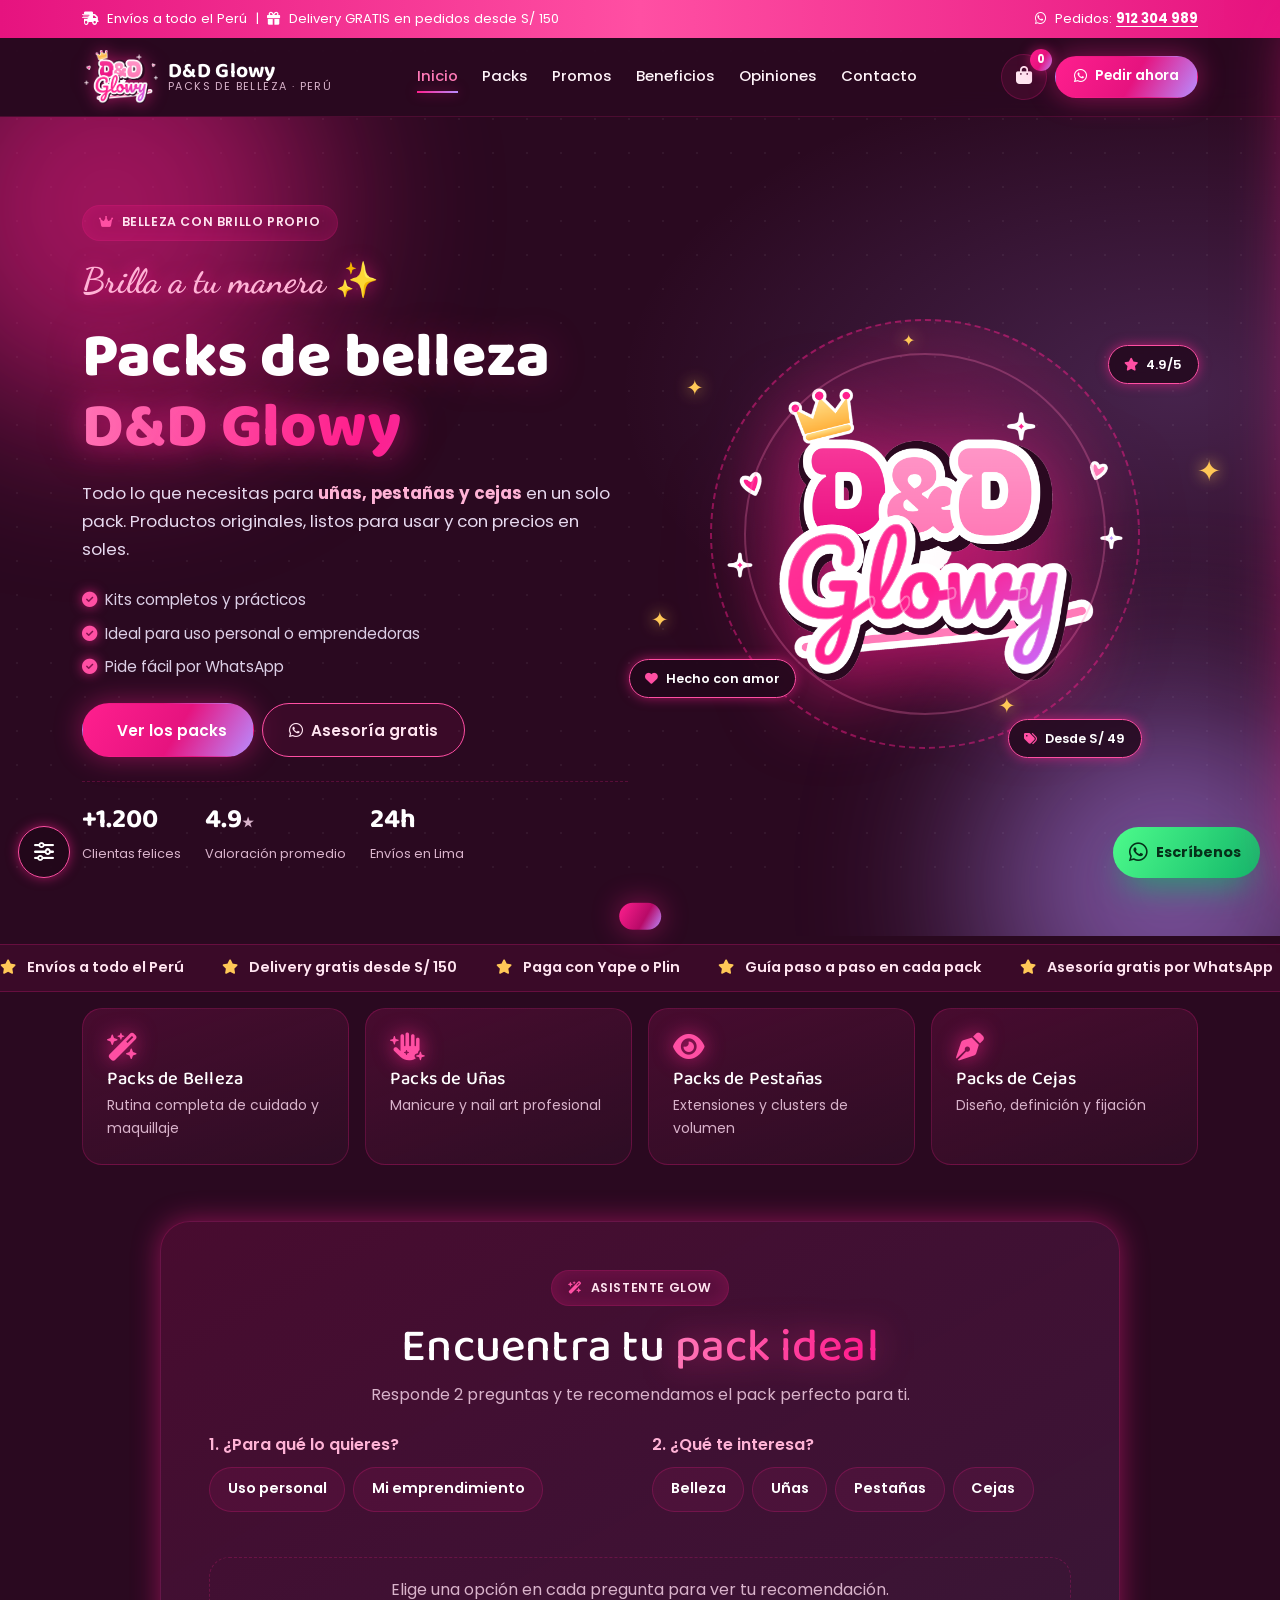
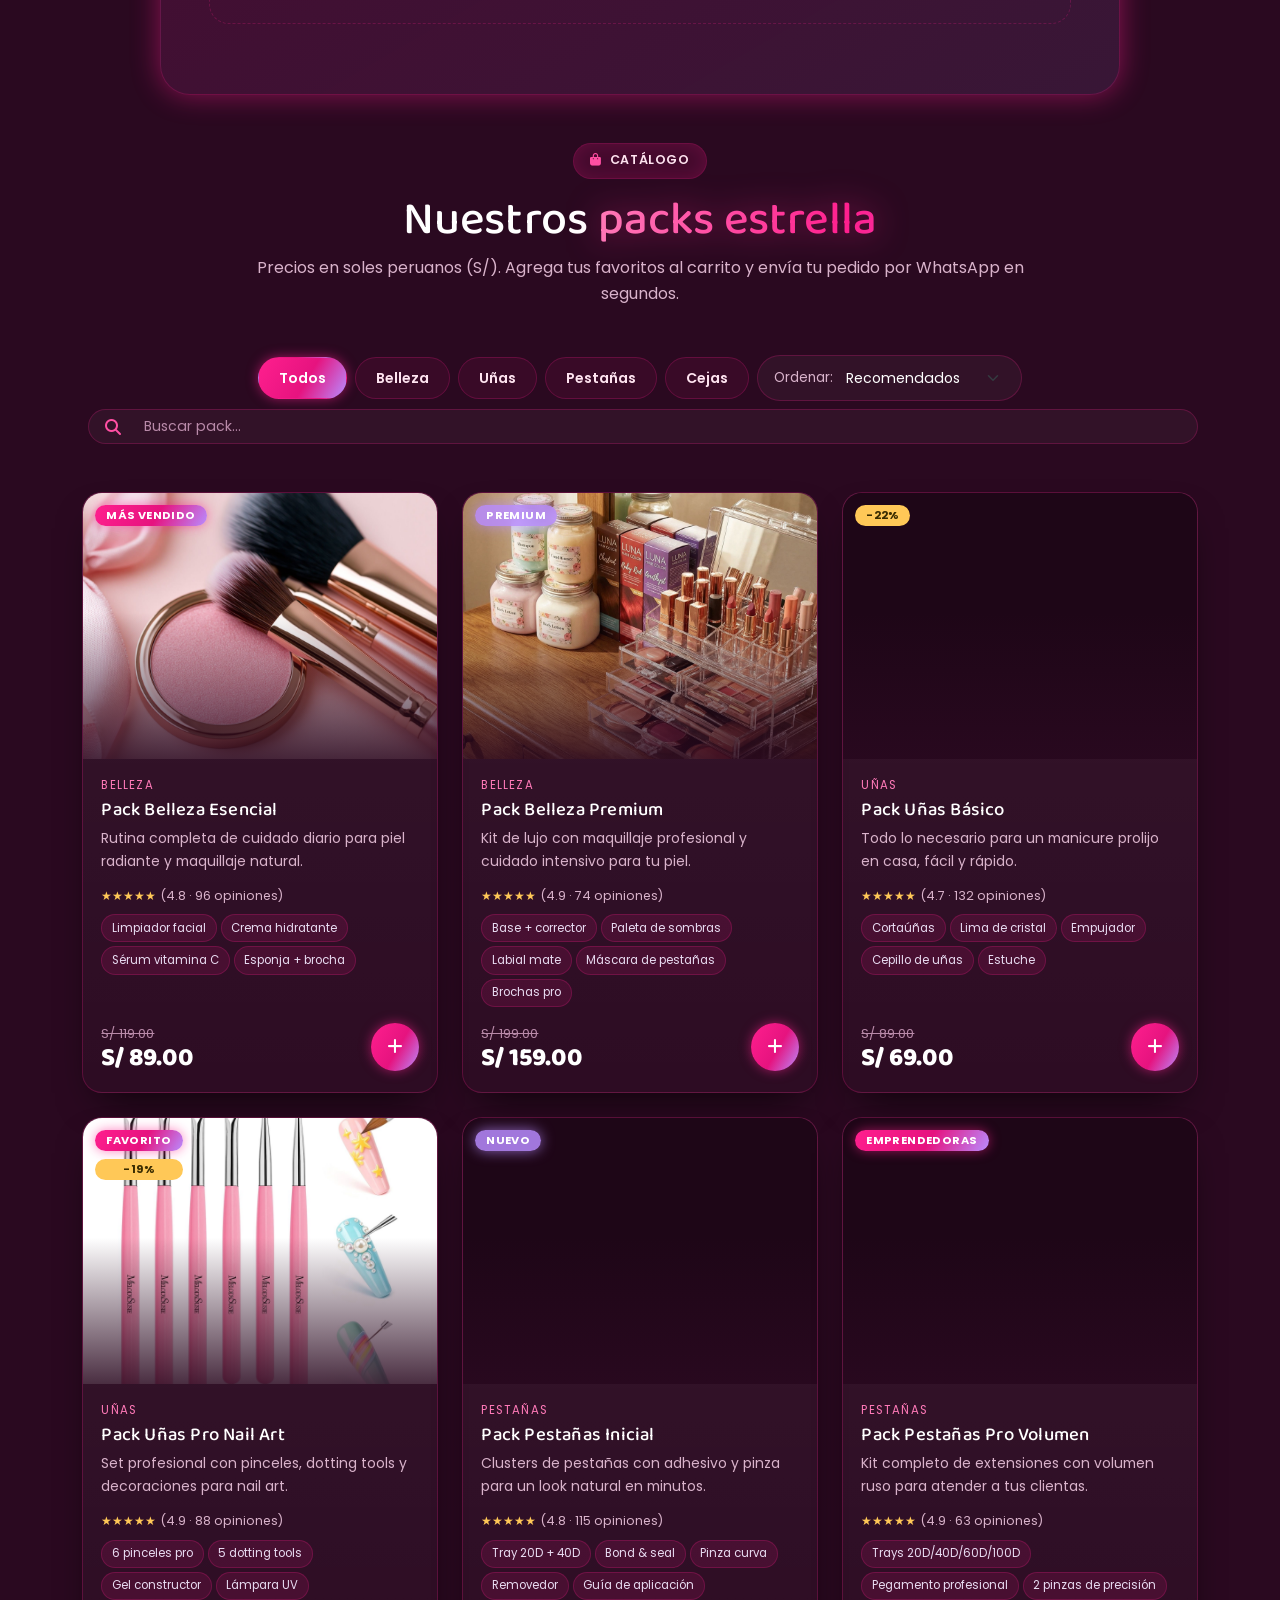
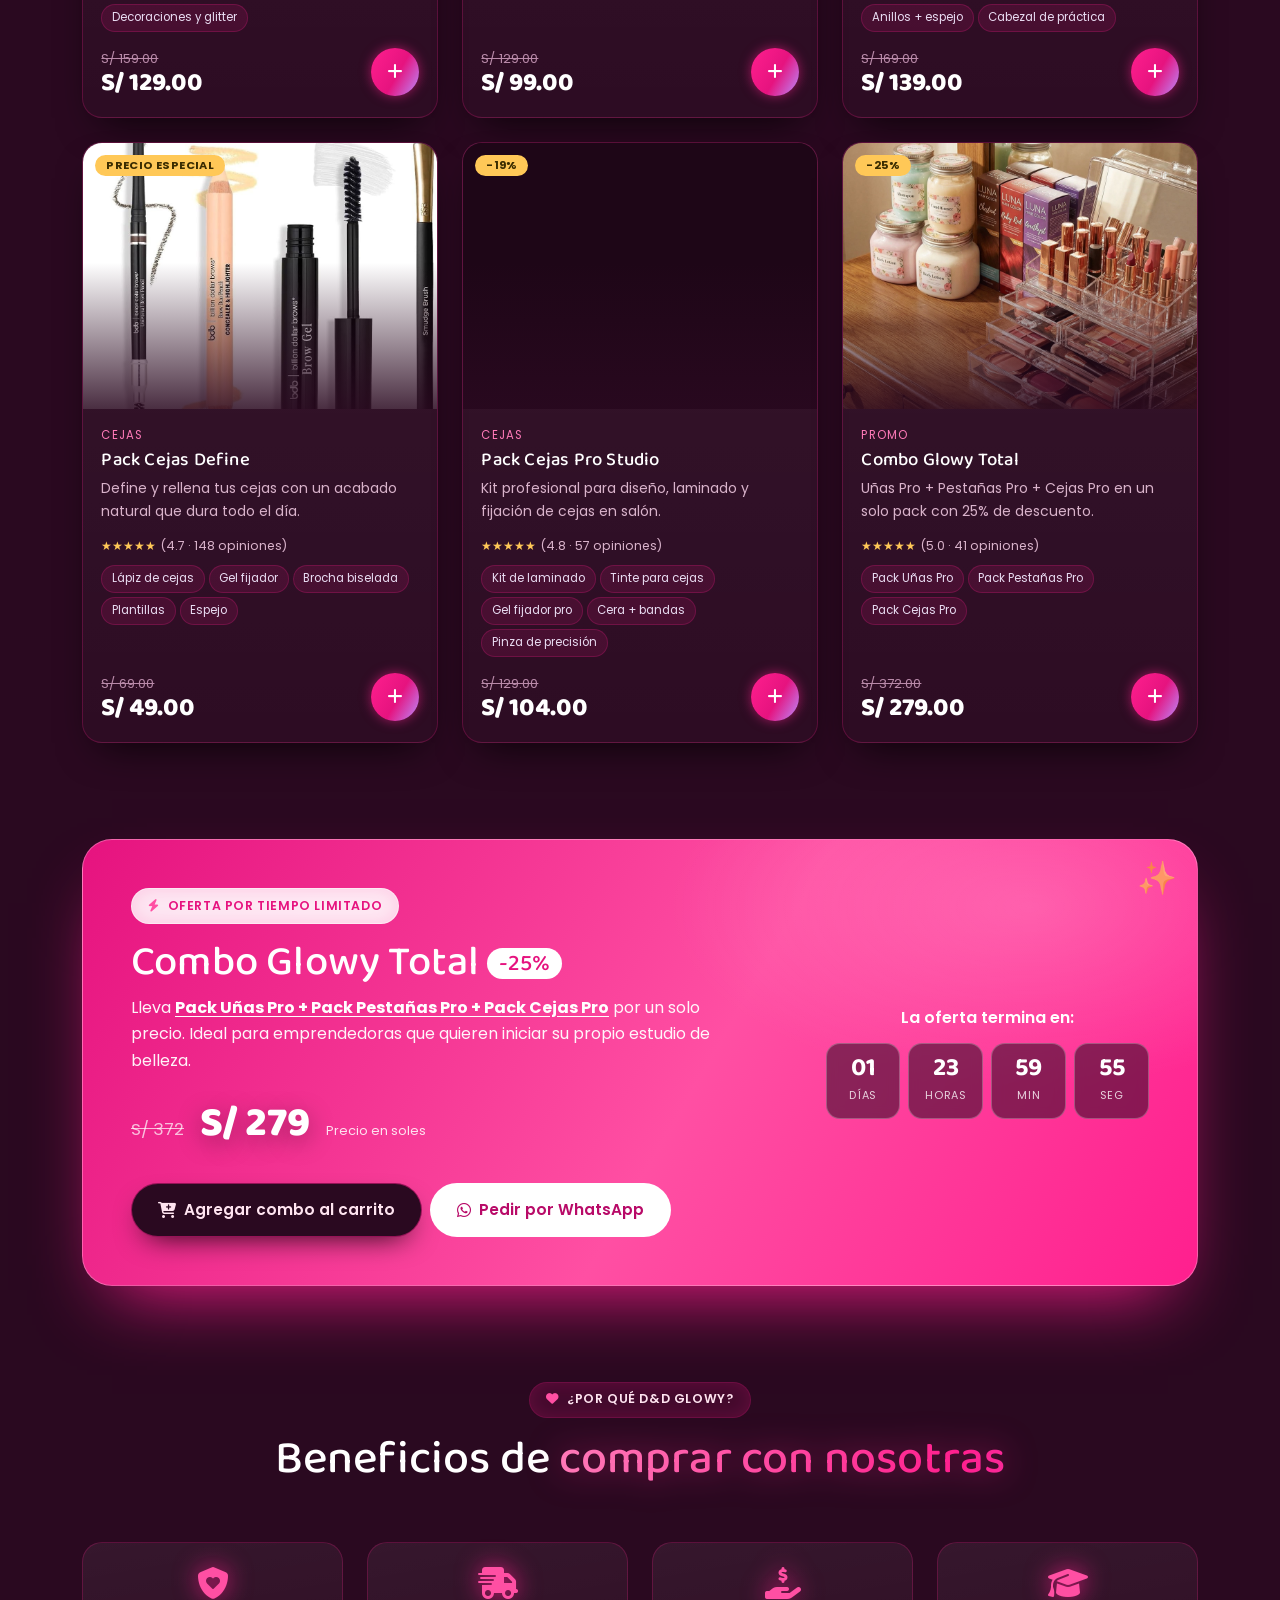
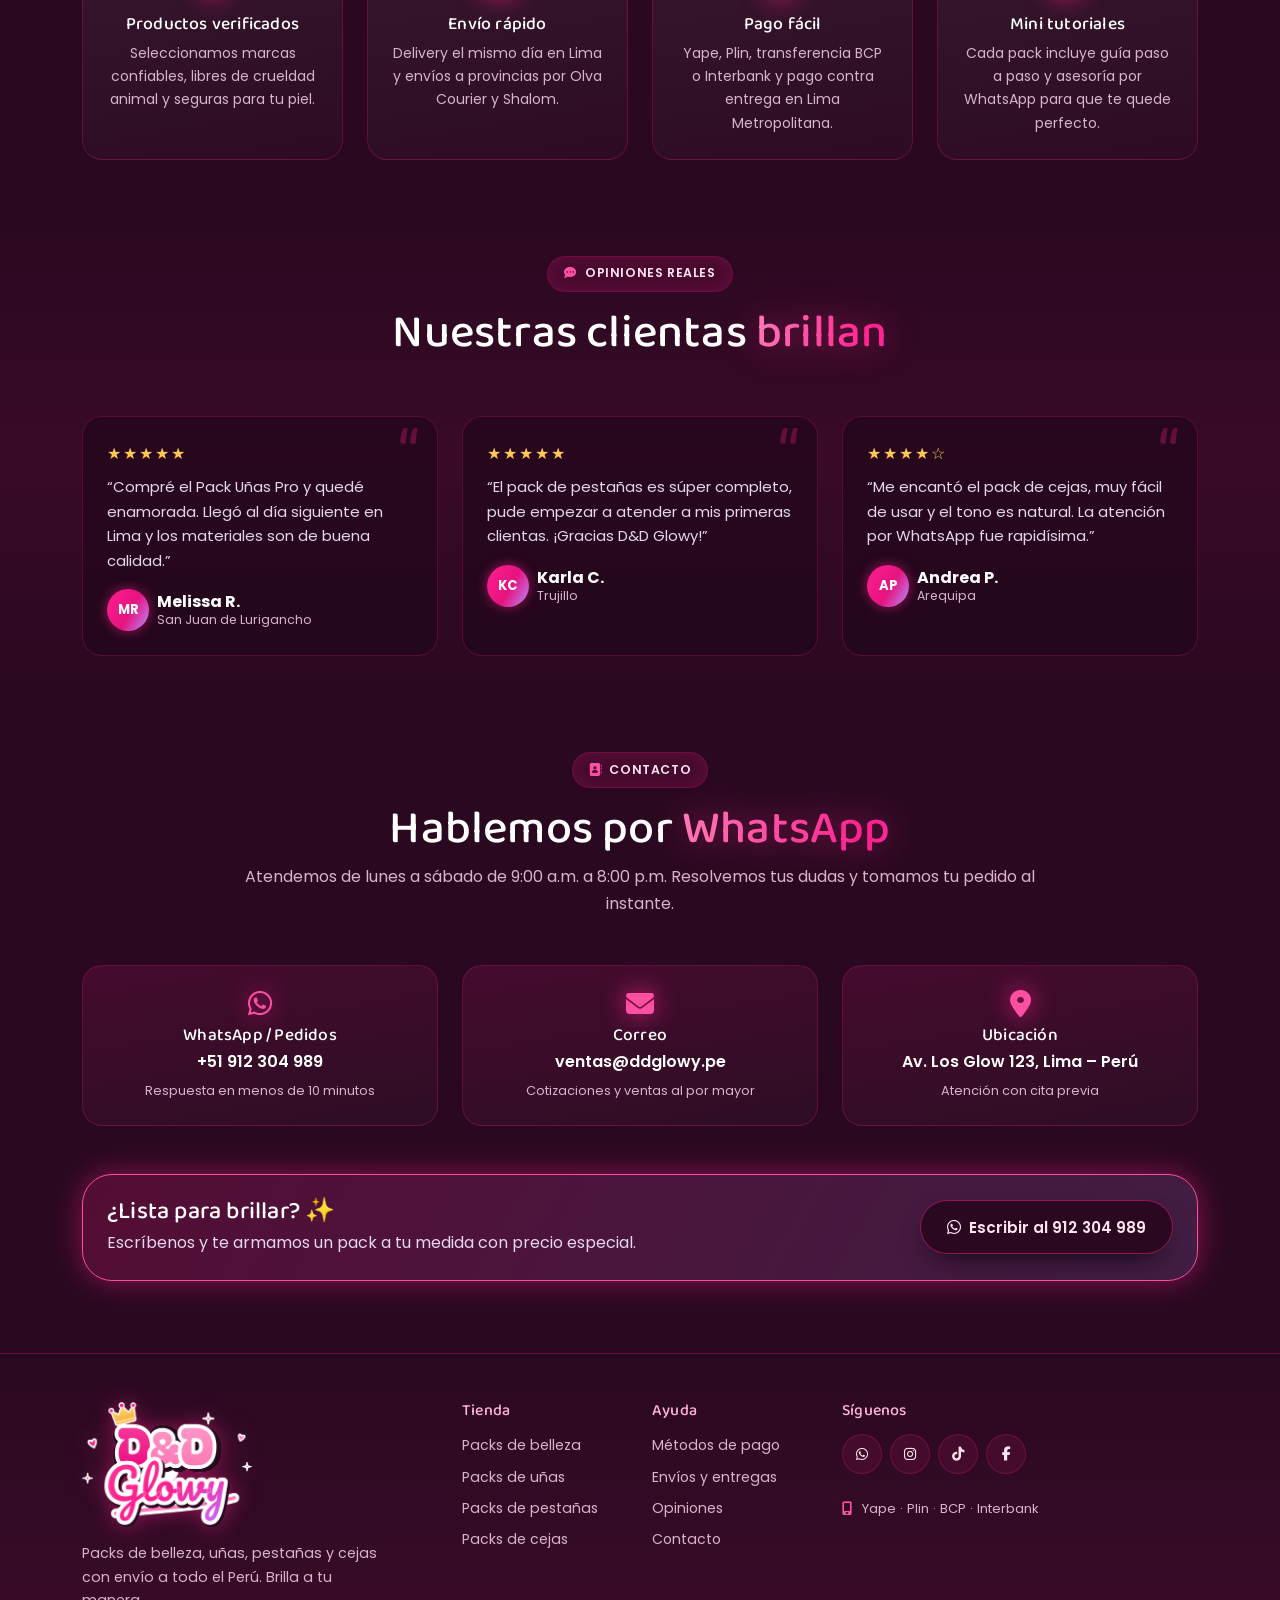
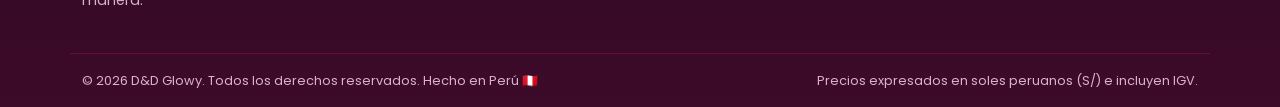
==== commit 2a05b4c6: "final.2" ====
--- a/index.html
+++ b/index.html
@@ -523,7 +523,7 @@
   <!-- ================= SCRIPTS ================= -->
   <script src="https://cdn.jsdelivr.net/npm/bootstrap@5.3.3/dist/js/bootstrap.bundle.min.js" defer></script>
   <script src="https://cdn.jsdelivr.net/npm/aos@2.3.4/dist/aos.js" defer></script>
-  <script src="JS/products.js" defer></script>
-  <script src="JS/main.js" defer></script>
+  <script src="js/products.js" defer></script>
+  <script src="js/main.js" defer></script>
 </body>
 </html>
